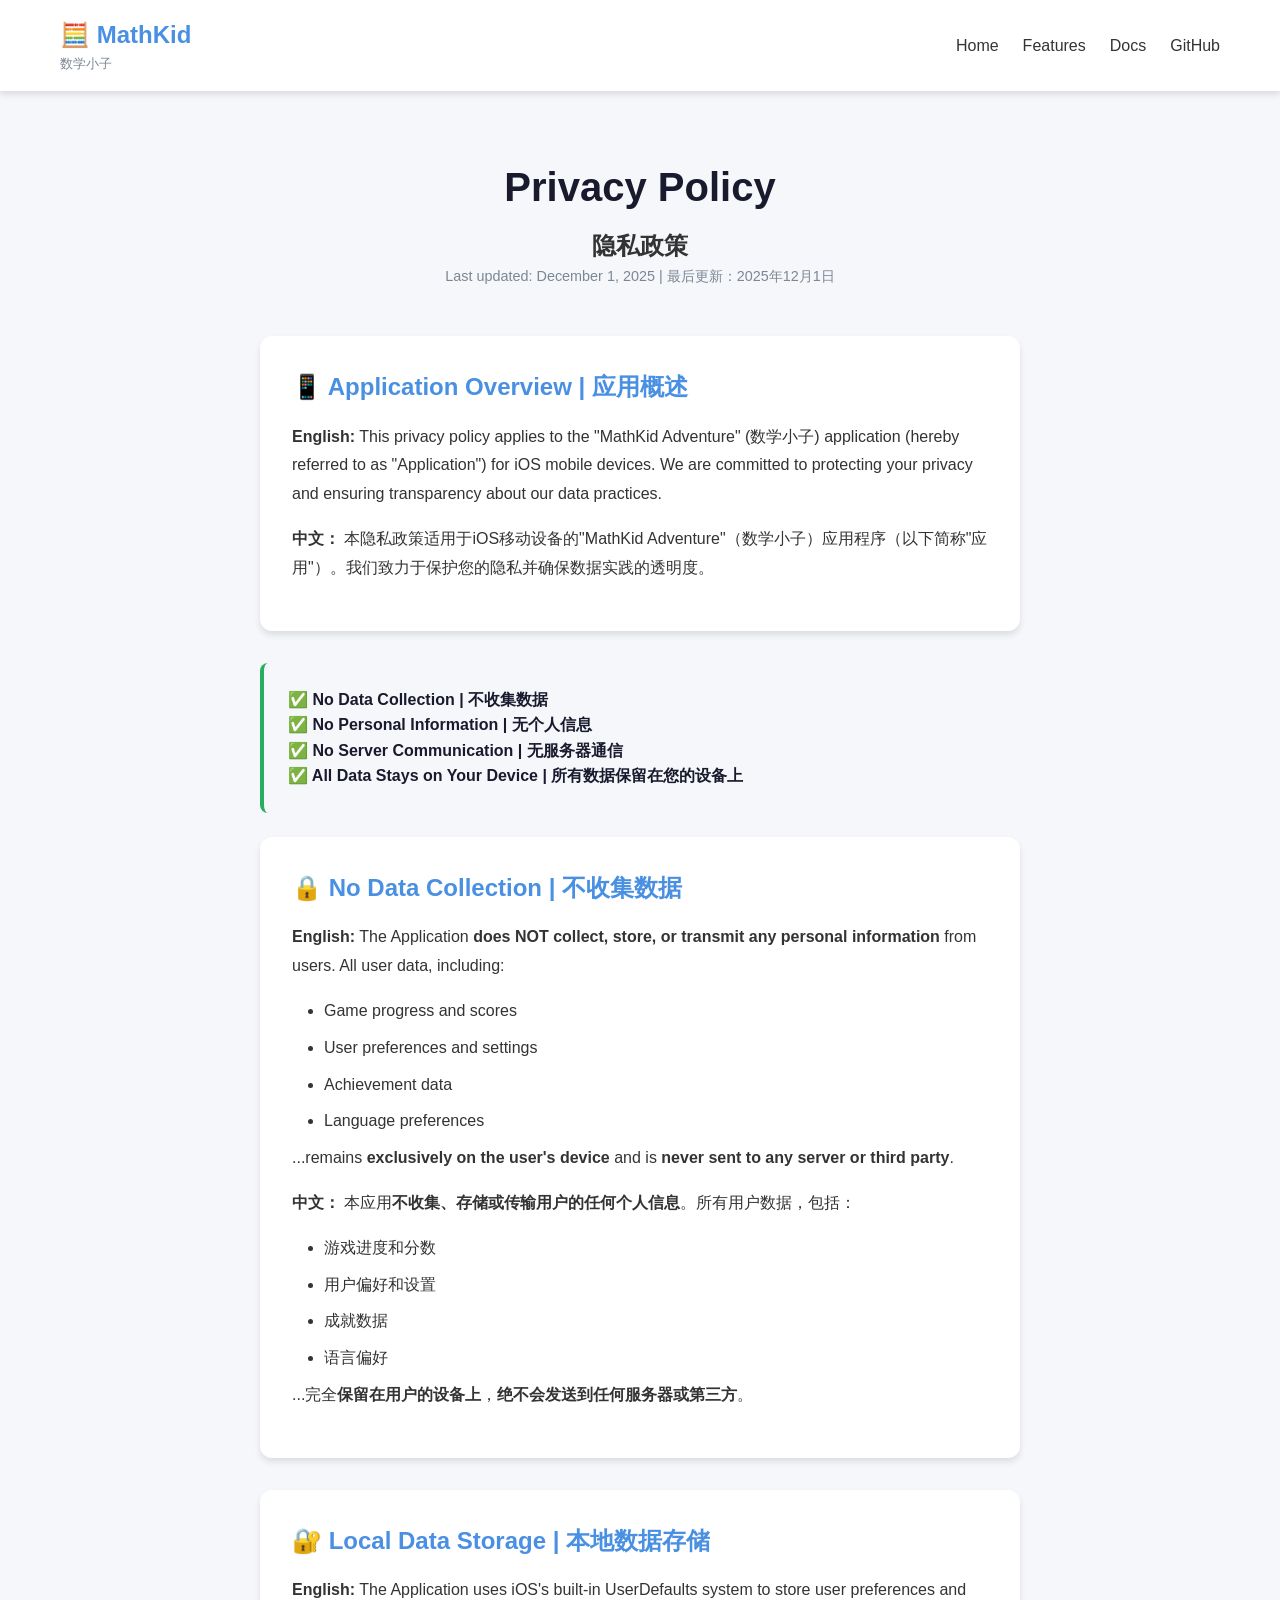
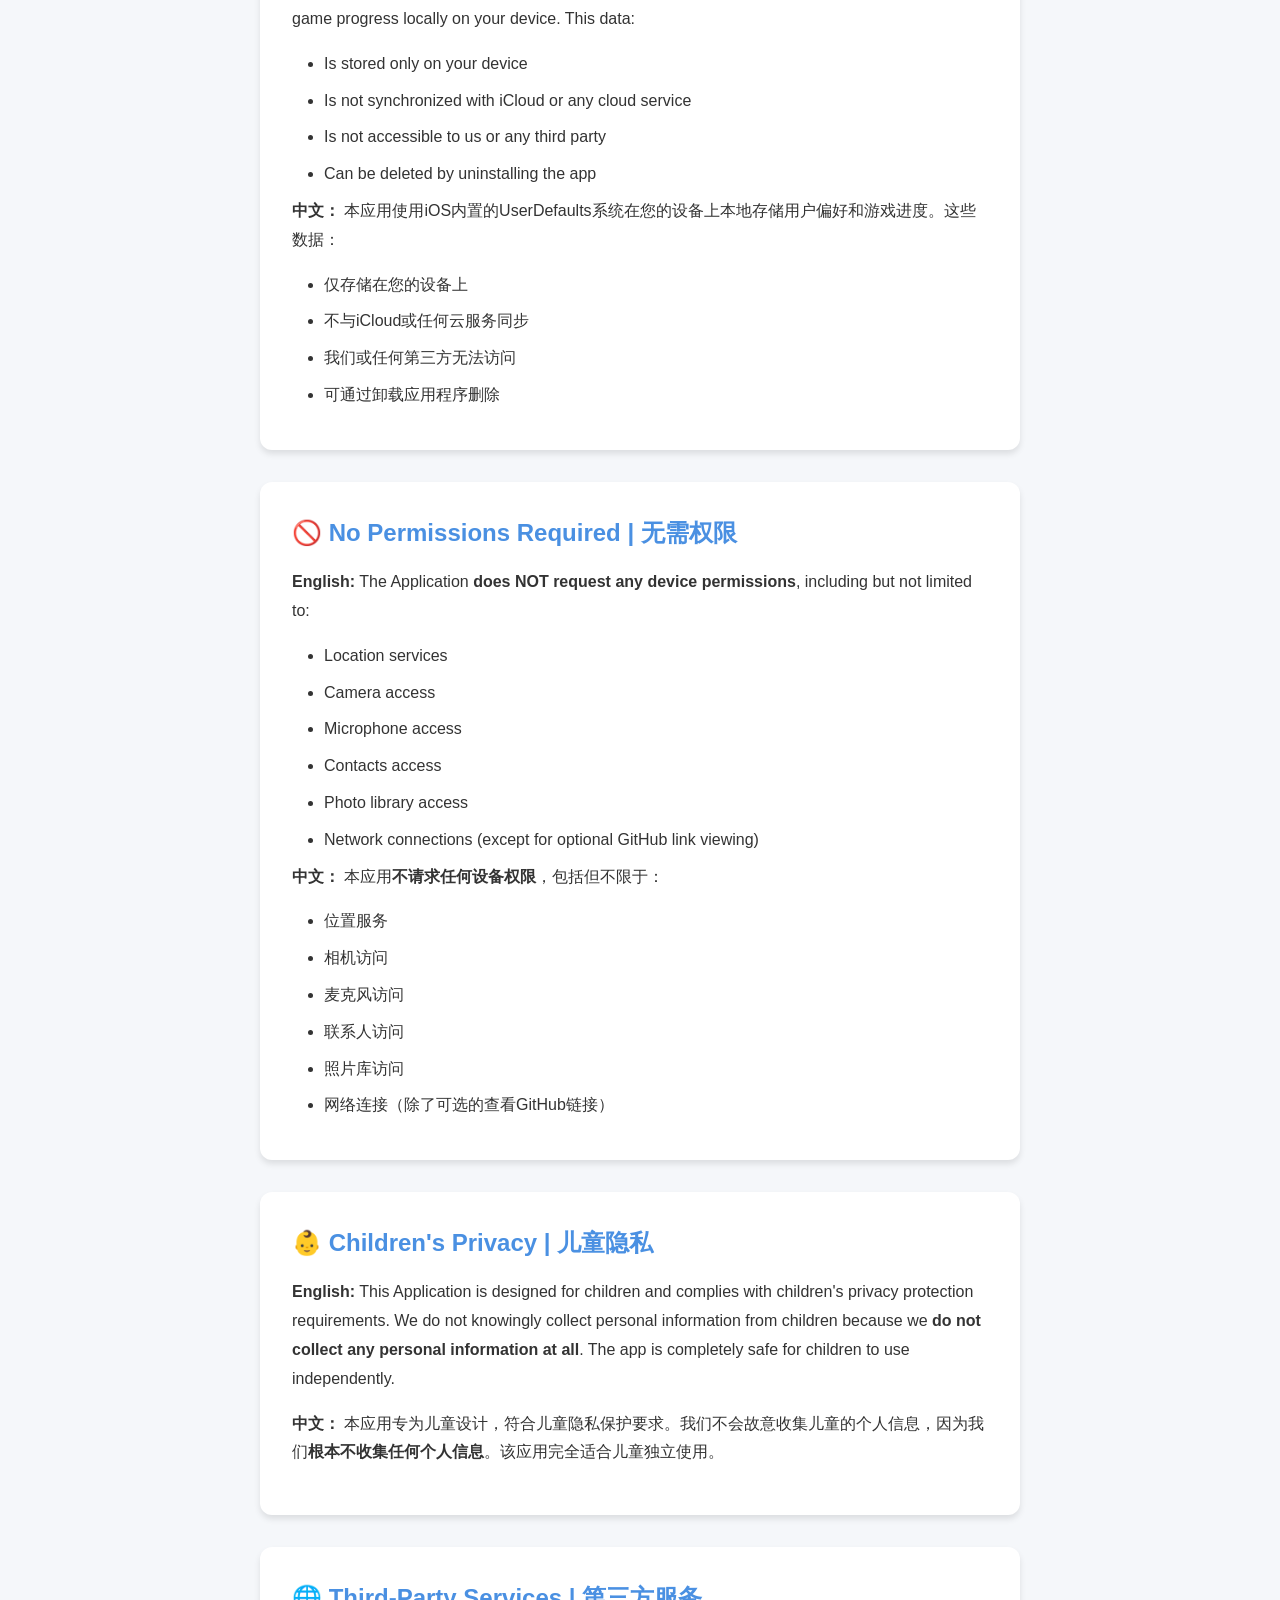
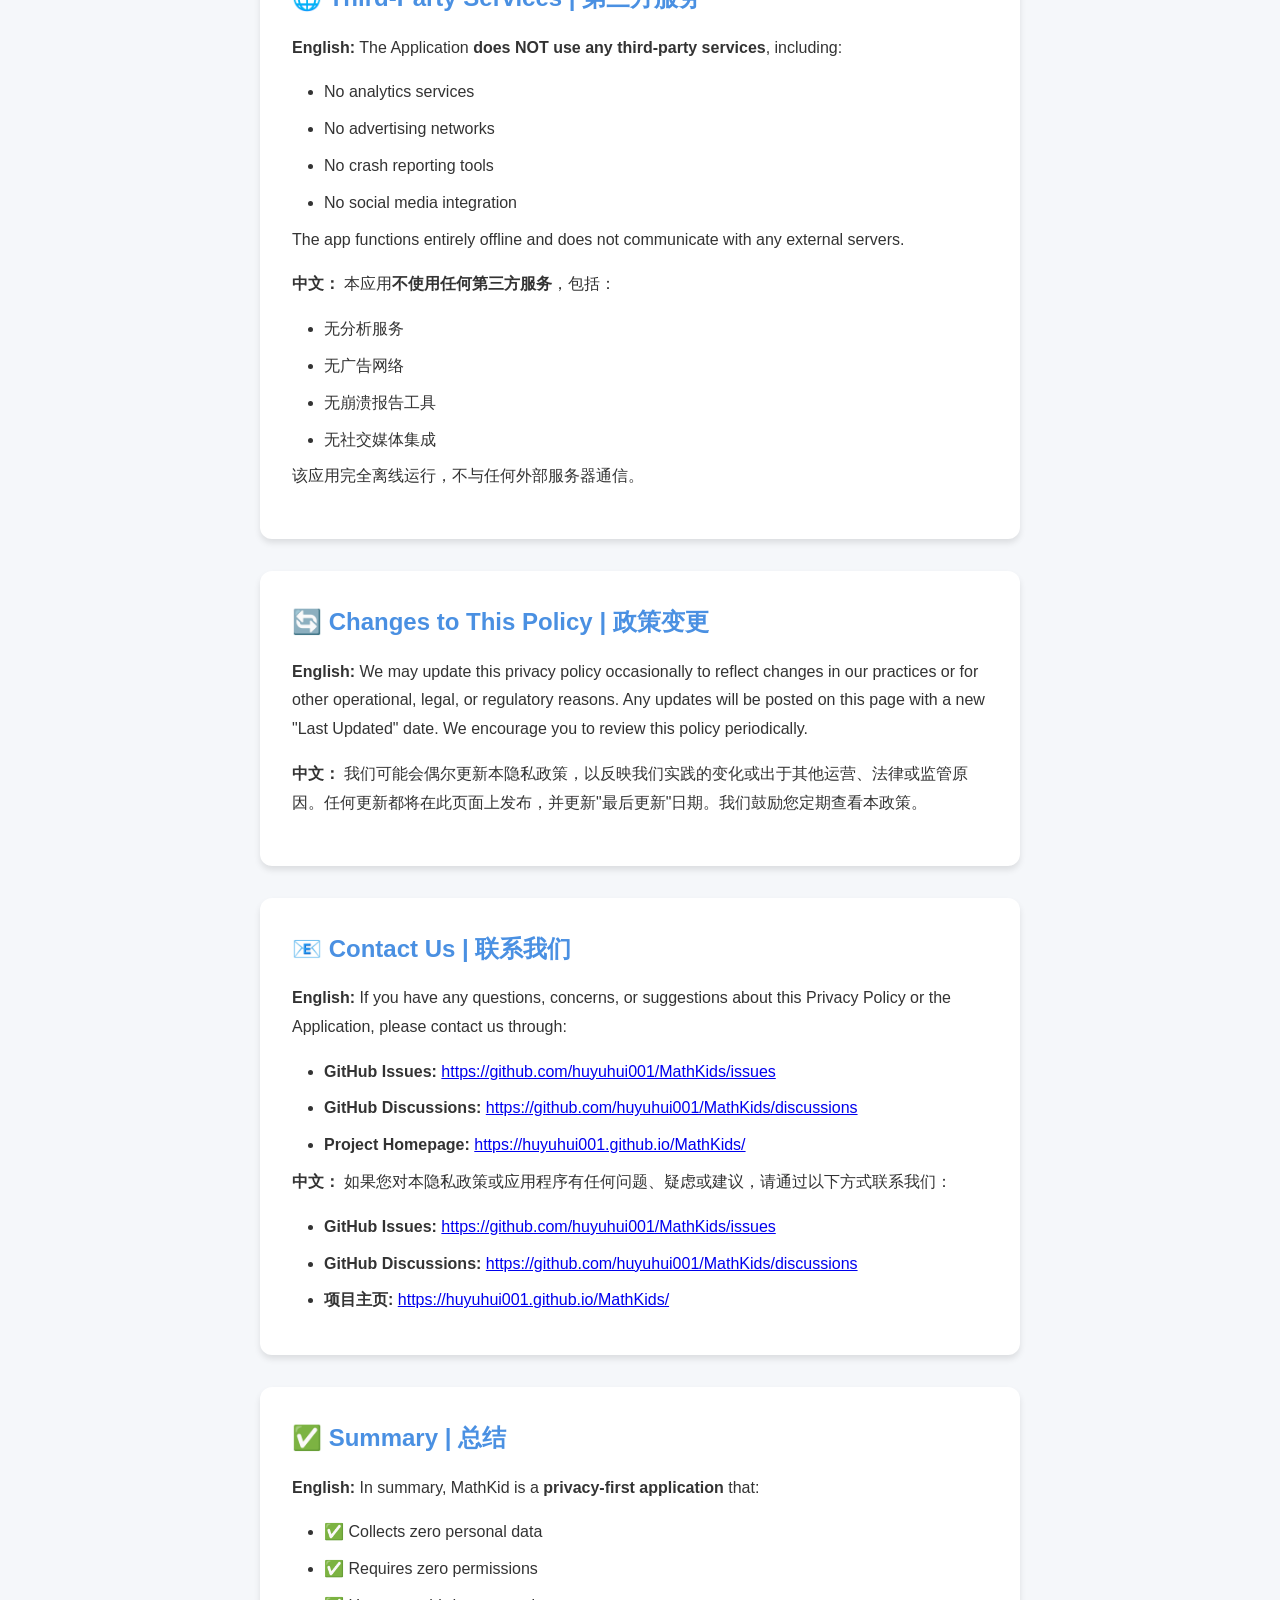
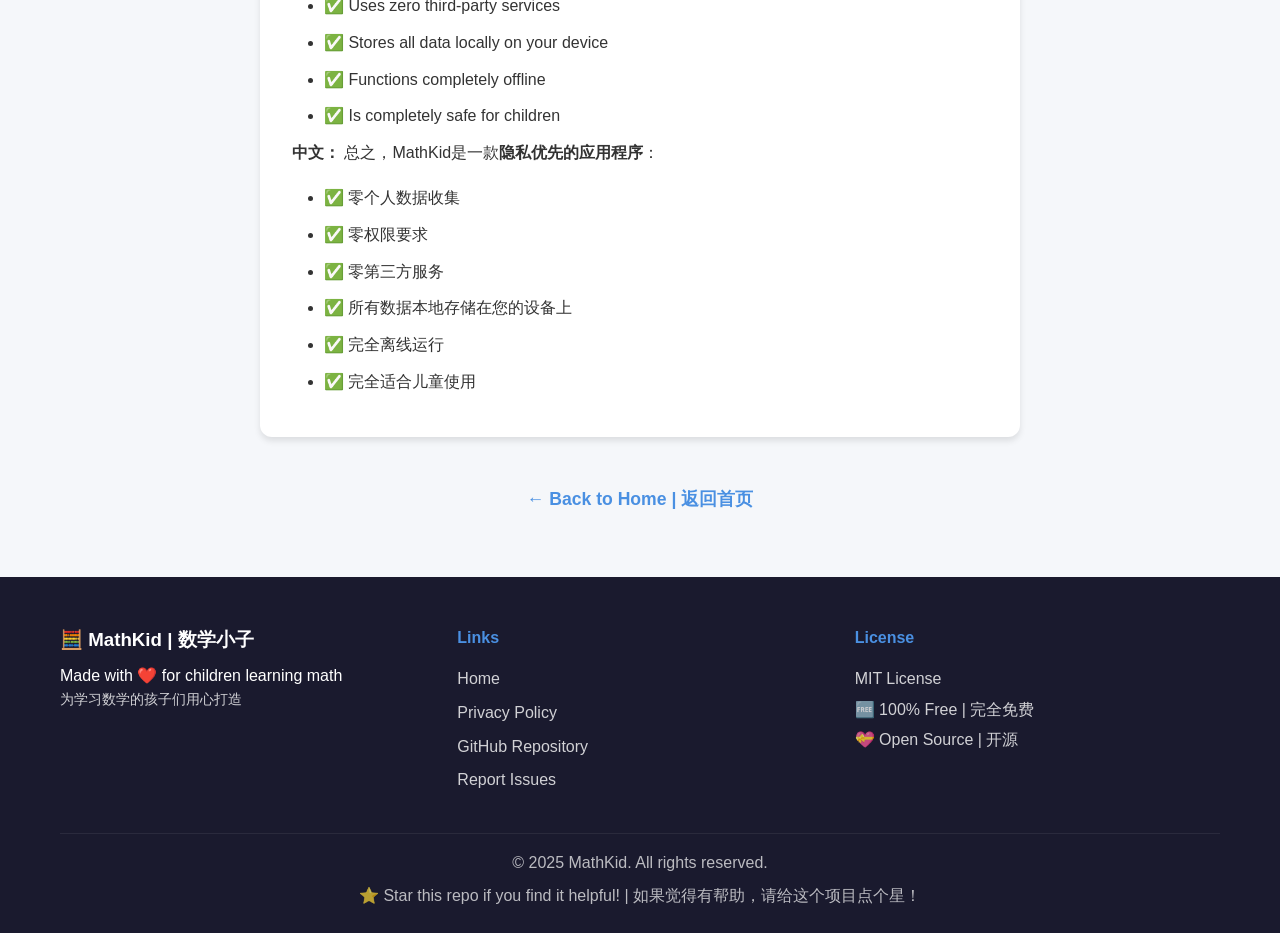
==== privacy.html @ 344eeba7 "Add GitHub Pages files for MathKid support site" ====
<!DOCTYPE html>
<html lang="en">
<head>
    <meta charset="UTF-8">
    <meta name="viewport" content="width=device-width, initial-scale=1.0">
    <meta name="description" content="Privacy Policy for MathKid - We respect your privacy and don't collect any data">
    <title>Privacy Policy - MathKid | 数学小子</title>
    <link rel="stylesheet" href="styles.css">
    <style>
        .privacy-content {
            max-width: 800px;
            margin: 0 auto;
            padding: 4rem 20px;
        }
        
        .privacy-header {
            text-align: center;
            margin-bottom: 3rem;
        }
        
        .privacy-header h1 {
            font-size: 2.5rem;
            color: var(--dark-color);
            margin-bottom: 0.5rem;
        }
        
        .privacy-header .last-updated {
            color: var(--secondary-color);
            font-size: 0.9rem;
        }
        
        .privacy-section {
            background: white;
            padding: 2rem;
            margin-bottom: 2rem;
            border-radius: 12px;
            box-shadow: var(--shadow);
        }
        
        .privacy-section h2 {
            color: var(--primary-color);
            margin-bottom: 1rem;
            font-size: 1.5rem;
        }
        
        .privacy-section p {
            line-height: 1.8;
            color: var(--text-color);
            margin-bottom: 1rem;
        }
        
        .privacy-section ul {
            margin-left: 2rem;
            line-height: 1.8;
        }
        
        .privacy-section ul li {
            margin-bottom: 0.5rem;
        }
        
        .highlight-box {
            background: var(--light-color);
            padding: 1.5rem;
            border-radius: 8px;
            border-left: 4px solid var(--success-color);
            margin: 1.5rem 0;
        }
        
        .highlight-box p {
            margin: 0;
            font-weight: 600;
            color: var(--dark-color);
        }
        
        .back-link {
            text-align: center;
            margin-top: 3rem;
        }
        
        .back-link a {
            color: var(--primary-color);
            text-decoration: none;
            font-weight: 600;
            font-size: 1.1rem;
        }
        
        .back-link a:hover {
            text-decoration: underline;
        }
    </style>
</head>
<body>
    <!-- Header -->
    <header class="header">
        <div class="container">
            <div class="header-content">
                <div class="logo">
                    <h1>🧮 MathKid</h1>
                    <p class="subtitle">数学小子</p>
                </div>
                <nav class="nav">
                    <a href="index.html">Home</a>
                    <a href="index.html#features">Features</a>
                    <a href="index.html#documentation">Docs</a>
                    <a href="https://github.com/huyuhui001/MathKids" target="_blank">GitHub</a>
                </nav>
            </div>
        </div>
    </header>

    <!-- Privacy Policy Content -->
    <div class="privacy-content">
        <div class="privacy-header">
            <h1>Privacy Policy</h1>
            <h2>隐私政策</h2>
            <p class="last-updated">Last updated: December 1, 2025 | 最后更新：2025年12月1日</p>
        </div>

        <div class="privacy-section">
            <h2>📱 Application Overview | 应用概述</h2>
            <p><strong>English:</strong> This privacy policy applies to the "MathKid Adventure" (数学小子) application (hereby referred to as "Application") for iOS mobile devices. We are committed to protecting your privacy and ensuring transparency about our data practices.</p>
            <p><strong>中文：</strong> 本隐私政策适用于iOS移动设备的"MathKid Adventure"（数学小子）应用程序（以下简称"应用"）。我们致力于保护您的隐私并确保数据实践的透明度。</p>
        </div>

        <div class="highlight-box">
            <p>✅ No Data Collection | 不收集数据</p>
            <p>✅ No Personal Information | 无个人信息</p>
            <p>✅ No Server Communication | 无服务器通信</p>
            <p>✅ All Data Stays on Your Device | 所有数据保留在您的设备上</p>
        </div>

        <div class="privacy-section">
            <h2>🔒 No Data Collection | 不收集数据</h2>
            <p><strong>English:</strong> The Application <strong>does NOT collect, store, or transmit any personal information</strong> from users. All user data, including:</p>
            <ul>
                <li>Game progress and scores</li>
                <li>User preferences and settings</li>
                <li>Achievement data</li>
                <li>Language preferences</li>
            </ul>
            <p>...remains <strong>exclusively on the user's device</strong> and is <strong>never sent to any server or third party</strong>.</p>
            
            <p><strong>中文：</strong> 本应用<strong>不收集、存储或传输用户的任何个人信息</strong>。所有用户数据，包括：</p>
            <ul>
                <li>游戏进度和分数</li>
                <li>用户偏好和设置</li>
                <li>成就数据</li>
                <li>语言偏好</li>
            </ul>
            <p>...完全<strong>保留在用户的设备上</strong>，<strong>绝不会发送到任何服务器或第三方</strong>。</p>
        </div>

        <div class="privacy-section">
            <h2>🔐 Local Data Storage | 本地数据存储</h2>
            <p><strong>English:</strong> The Application uses iOS's built-in UserDefaults system to store user preferences and game progress locally on your device. This data:</p>
            <ul>
                <li>Is stored only on your device</li>
                <li>Is not synchronized with iCloud or any cloud service</li>
                <li>Is not accessible to us or any third party</li>
                <li>Can be deleted by uninstalling the app</li>
            </ul>
            
            <p><strong>中文：</strong> 本应用使用iOS内置的UserDefaults系统在您的设备上本地存储用户偏好和游戏进度。这些数据：</p>
            <ul>
                <li>仅存储在您的设备上</li>
                <li>不与iCloud或任何云服务同步</li>
                <li>我们或任何第三方无法访问</li>
                <li>可通过卸载应用程序删除</li>
            </ul>
        </div>

        <div class="privacy-section">
            <h2>🚫 No Permissions Required | 无需权限</h2>
            <p><strong>English:</strong> The Application <strong>does NOT request any device permissions</strong>, including but not limited to:</p>
            <ul>
                <li>Location services</li>
                <li>Camera access</li>
                <li>Microphone access</li>
                <li>Contacts access</li>
                <li>Photo library access</li>
                <li>Network connections (except for optional GitHub link viewing)</li>
            </ul>
            
            <p><strong>中文：</strong> 本应用<strong>不请求任何设备权限</strong>，包括但不限于：</p>
            <ul>
                <li>位置服务</li>
                <li>相机访问</li>
                <li>麦克风访问</li>
                <li>联系人访问</li>
                <li>照片库访问</li>
                <li>网络连接（除了可选的查看GitHub链接）</li>
            </ul>
        </div>

        <div class="privacy-section">
            <h2>👶 Children's Privacy | 儿童隐私</h2>
            <p><strong>English:</strong> This Application is designed for children and complies with children's privacy protection requirements. We do not knowingly collect personal information from children because we <strong>do not collect any personal information at all</strong>. The app is completely safe for children to use independently.</p>
            
            <p><strong>中文：</strong> 本应用专为儿童设计，符合儿童隐私保护要求。我们不会故意收集儿童的个人信息，因为我们<strong>根本不收集任何个人信息</strong>。该应用完全适合儿童独立使用。</p>
        </div>

        <div class="privacy-section">
            <h2>🌐 Third-Party Services | 第三方服务</h2>
            <p><strong>English:</strong> The Application <strong>does NOT use any third-party services</strong>, including:</p>
            <ul>
                <li>No analytics services</li>
                <li>No advertising networks</li>
                <li>No crash reporting tools</li>
                <li>No social media integration</li>
            </ul>
            <p>The app functions entirely offline and does not communicate with any external servers.</p>
            
            <p><strong>中文：</strong> 本应用<strong>不使用任何第三方服务</strong>，包括：</p>
            <ul>
                <li>无分析服务</li>
                <li>无广告网络</li>
                <li>无崩溃报告工具</li>
                <li>无社交媒体集成</li>
            </ul>
            <p>该应用完全离线运行，不与任何外部服务器通信。</p>
        </div>

        <div class="privacy-section">
            <h2>🔄 Changes to This Policy | 政策变更</h2>
            <p><strong>English:</strong> We may update this privacy policy occasionally to reflect changes in our practices or for other operational, legal, or regulatory reasons. Any updates will be posted on this page with a new "Last Updated" date. We encourage you to review this policy periodically.</p>
            
            <p><strong>中文：</strong> 我们可能会偶尔更新本隐私政策，以反映我们实践的变化或出于其他运营、法律或监管原因。任何更新都将在此页面上发布，并更新"最后更新"日期。我们鼓励您定期查看本政策。</p>
        </div>

        <div class="privacy-section">
            <h2>📧 Contact Us | 联系我们</h2>
            <p><strong>English:</strong> If you have any questions, concerns, or suggestions about this Privacy Policy or the Application, please contact us through:</p>
            <ul>
                <li><strong>GitHub Issues:</strong> <a href="https://github.com/huyuhui001/MathKids/issues" target="_blank">https://github.com/huyuhui001/MathKids/issues</a></li>
                <li><strong>GitHub Discussions:</strong> <a href="https://github.com/huyuhui001/MathKids/discussions" target="_blank">https://github.com/huyuhui001/MathKids/discussions</a></li>
                <li><strong>Project Homepage:</strong> <a href="https://huyuhui001.github.io/MathKids/" target="_blank">https://huyuhui001.github.io/MathKids/</a></li>
            </ul>
            
            <p><strong>中文：</strong> 如果您对本隐私政策或应用程序有任何问题、疑虑或建议，请通过以下方式联系我们：</p>
            <ul>
                <li><strong>GitHub Issues:</strong> <a href="https://github.com/huyuhui001/MathKids/issues" target="_blank">https://github.com/huyuhui001/MathKids/issues</a></li>
                <li><strong>GitHub Discussions:</strong> <a href="https://github.com/huyuhui001/MathKids/discussions" target="_blank">https://github.com/huyuhui001/MathKids/discussions</a></li>
                <li><strong>项目主页:</strong> <a href="https://huyuhui001.github.io/MathKids/" target="_blank">https://huyuhui001.github.io/MathKids/</a></li>
            </ul>
        </div>

        <div class="privacy-section">
            <h2>✅ Summary | 总结</h2>
            <p><strong>English:</strong> In summary, MathKid is a <strong>privacy-first application</strong> that:</p>
            <ul>
                <li>✅ Collects zero personal data</li>
                <li>✅ Requires zero permissions</li>
                <li>✅ Uses zero third-party services</li>
                <li>✅ Stores all data locally on your device</li>
                <li>✅ Functions completely offline</li>
                <li>✅ Is completely safe for children</li>
            </ul>
            
            <p><strong>中文：</strong> 总之，MathKid是一款<strong>隐私优先的应用程序</strong>：</p>
            <ul>
                <li>✅ 零个人数据收集</li>
                <li>✅ 零权限要求</li>
                <li>✅ 零第三方服务</li>
                <li>✅ 所有数据本地存储在您的设备上</li>
                <li>✅ 完全离线运行</li>
                <li>✅ 完全适合儿童使用</li>
            </ul>
        </div>

        <div class="back-link">
            <a href="index.html">← Back to Home | 返回首页</a>
        </div>
    </div>

    <!-- Footer -->
    <footer class="footer">
        <div class="container">
            <div class="footer-content">
                <div class="footer-info">
                    <h3>🧮 MathKid | 数学小子</h3>
                    <p>Made with ❤️ for children learning math</p>
                    <p class="chinese">为学习数学的孩子们用心打造</p>
                </div>
                <div class="footer-links">
                    <h4>Links</h4>
                    <ul>
                        <li><a href="index.html">Home</a></li>
                        <li><a href="privacy.html">Privacy Policy</a></li>
                        <li><a href="https://github.com/huyuhui001/MathKids" target="_blank">GitHub Repository</a></li>
                        <li><a href="https://github.com/huyuhui001/MathKids/issues" target="_blank">Report Issues</a></li>
                    </ul>
                </div>
                <div class="footer-license">
                    <h4>License</h4>
                    <p>MIT License</p>
                    <p>🆓 100% Free | 完全免费</p>
                    <p>💝 Open Source | 开源</p>
                </div>
            </div>
            <div class="footer-bottom">
                <p>© 2025 MathKid. All rights reserved.</p>
                <p>⭐ Star this repo if you find it helpful! | 如果觉得有帮助，请给这个项目点个星！</p>
            </div>
        </div>
    </footer>
</body>
</html>
---- styles.css ----
/* CSS Variables */
:root {
    --primary-color: #4A90E2;
    --secondary-color: #7B8794;
    --dark-color: #1A1A2E;
    --text-color: #333333;
    --light-color: #F5F7FA;
    --success-color: #27AE60;
    --shadow: 0 4px 6px rgba(0, 0, 0, 0.1);
    --border-radius: 12px;
}

/* Reset and Base Styles */
* {
    margin: 0;
    padding: 0;
    box-sizing: border-box;
}

body {
    font-family: -apple-system, BlinkMacSystemFont, 'Segoe UI', Roboto, Oxygen, Ubuntu, Cantarell, sans-serif;
    line-height: 1.6;
    color: var(--text-color);
    background-color: var(--light-color);
}

.container {
    max-width: 1200px;
    margin: 0 auto;
    padding: 0 20px;
}

/* Header Styles */
.header {
    background: white;
    box-shadow: var(--shadow);
    position: sticky;
    top: 0;
    z-index: 100;
}

.header-content {
    display: flex;
    justify-content: space-between;
    align-items: center;
    padding: 1rem 0;
}

.logo h1 {
    font-size: 1.5rem;
    color: var(--primary-color);
}

.logo .subtitle {
    font-size: 0.8rem;
    color: var(--secondary-color);
}

.nav {
    display: flex;
    gap: 1.5rem;
}

.nav a {
    color: var(--text-color);
    text-decoration: none;
    font-weight: 500;
    transition: color 0.3s ease;
}

.nav a:hover {
    color: var(--primary-color);
}

/* Hero Section */
.hero {
    padding: 4rem 0;
    background: linear-gradient(135deg, var(--primary-color) 0%, #667eea 100%);
    color: white;
}

.hero .container {
    display: flex;
    align-items: center;
    justify-content: space-between;
    gap: 2rem;
}

.hero-content {
    flex: 1;
}

.hero-title {
    font-size: 3rem;
    margin-bottom: 0.5rem;
}

.hero-subtitle {
    font-size: 1.5rem;
    opacity: 0.9;
    margin-bottom: 1rem;
    font-weight: normal;
}

.hero-description {
    font-size: 1.1rem;
    margin-bottom: 2rem;
    opacity: 0.9;
    line-height: 1.8;
}

.hero-buttons {
    display: flex;
    gap: 1rem;
}

.btn {
    display: inline-block;
    padding: 0.8rem 1.5rem;
    border-radius: 8px;
    text-decoration: none;
    font-weight: 600;
    transition: transform 0.3s ease, box-shadow 0.3s ease;
}

.btn:hover {
    transform: translateY(-2px);
    box-shadow: 0 8px 15px rgba(0, 0, 0, 0.2);
}

.btn-primary {
    background: white;
    color: var(--primary-color);
}

.btn-secondary {
    background: rgba(255, 255, 255, 0.2);
    color: white;
    border: 2px solid white;
}

.hero-image {
    flex: 0 0 200px;
}

.app-icon {
    font-size: 8rem;
    text-align: center;
}

/* Features Section */
.features {
    padding: 4rem 0;
}

.section-title {
    text-align: center;
    font-size: 2rem;
    color: var(--dark-color);
    margin-bottom: 3rem;
}

.features-grid {
    display: grid;
    grid-template-columns: repeat(auto-fit, minmax(300px, 1fr));
    gap: 2rem;
}

.feature-card {
    background: white;
    padding: 2rem;
    border-radius: var(--border-radius);
    box-shadow: var(--shadow);
    text-align: center;
    transition: transform 0.3s ease;
}

.feature-card:hover {
    transform: translateY(-5px);
}

.feature-icon {
    font-size: 3rem;
    margin-bottom: 1rem;
}

.feature-card h3 {
    color: var(--primary-color);
    margin-bottom: 0.5rem;
}

.feature-card p {
    color: var(--text-color);
    line-height: 1.6;
}

.feature-card .chinese {
    color: var(--secondary-color);
    font-size: 0.9rem;
    margin-top: 0.5rem;
}

/* Documentation Section */
.documentation {
    padding: 4rem 0;
    background: white;
}

.docs-grid {
    display: grid;
    grid-template-columns: repeat(auto-fit, minmax(300px, 1fr));
    gap: 2rem;
}

.doc-card {
    background: var(--light-color);
    padding: 2rem;
    border-radius: var(--border-radius);
}

.doc-card h3 {
    color: var(--primary-color);
    margin-bottom: 0.5rem;
}

.doc-card ul {
    margin-top: 1rem;
    margin-left: 1.5rem;
}

.doc-card ul li {
    margin-bottom: 0.5rem;
    line-height: 1.6;
}

.doc-card a {
    color: var(--primary-color);
    text-decoration: none;
}

.doc-card a:hover {
    text-decoration: underline;
}

/* Footer Styles */
.footer {
    background: var(--dark-color);
    color: white;
    padding: 3rem 0 1rem;
}

.footer-content {
    display: grid;
    grid-template-columns: repeat(auto-fit, minmax(200px, 1fr));
    gap: 2rem;
    margin-bottom: 2rem;
}

.footer-info h3 {
    margin-bottom: 0.5rem;
}

.footer-info .chinese {
    font-size: 0.9rem;
    opacity: 0.8;
}

.footer-links h4,
.footer-license h4 {
    color: var(--primary-color);
    margin-bottom: 1rem;
}

.footer-links ul {
    list-style: none;
}

.footer-links ul li {
    margin-bottom: 0.5rem;
}

.footer-links a {
    color: white;
    text-decoration: none;
    opacity: 0.8;
    transition: opacity 0.3s ease;
}

.footer-links a:hover {
    opacity: 1;
}

.footer-license p {
    margin-bottom: 0.3rem;
    opacity: 0.8;
}

.footer-bottom {
    border-top: 1px solid rgba(255, 255, 255, 0.1);
    padding-top: 1rem;
    text-align: center;
    opacity: 0.7;
}

.footer-bottom p {
    margin-bottom: 0.5rem;
}

/* Responsive Design */
@media (max-width: 768px) {
    .header-content {
        flex-direction: column;
        gap: 1rem;
    }
    
    .nav {
        flex-wrap: wrap;
        justify-content: center;
    }
    
    .hero .container {
        flex-direction: column;
        text-align: center;
    }
    
    .hero-title {
        font-size: 2rem;
    }
    
    .hero-buttons {
        justify-content: center;
        flex-wrap: wrap;
    }
    
    .features-grid,
    .docs-grid {
        grid-template-columns: 1fr;
    }
    
    .footer-content {
        grid-template-columns: 1fr;
        text-align: center;
    }
}
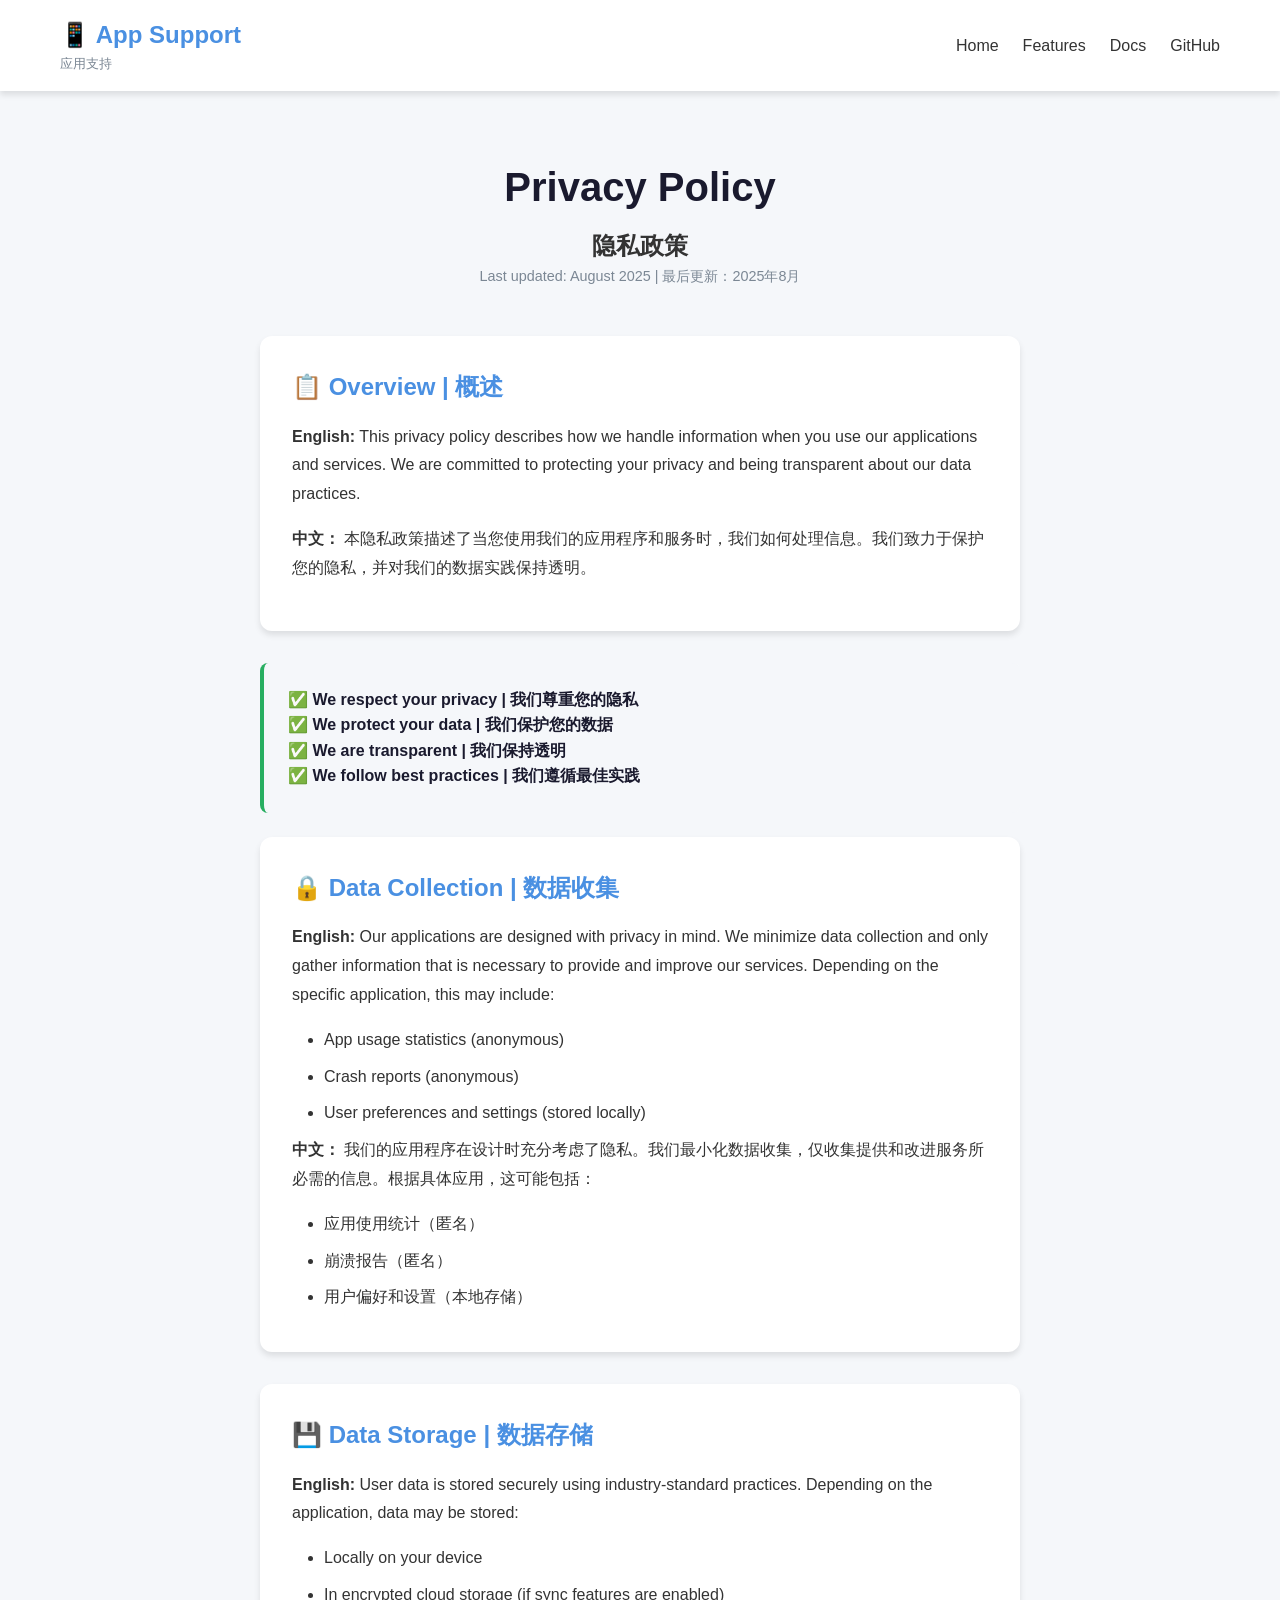
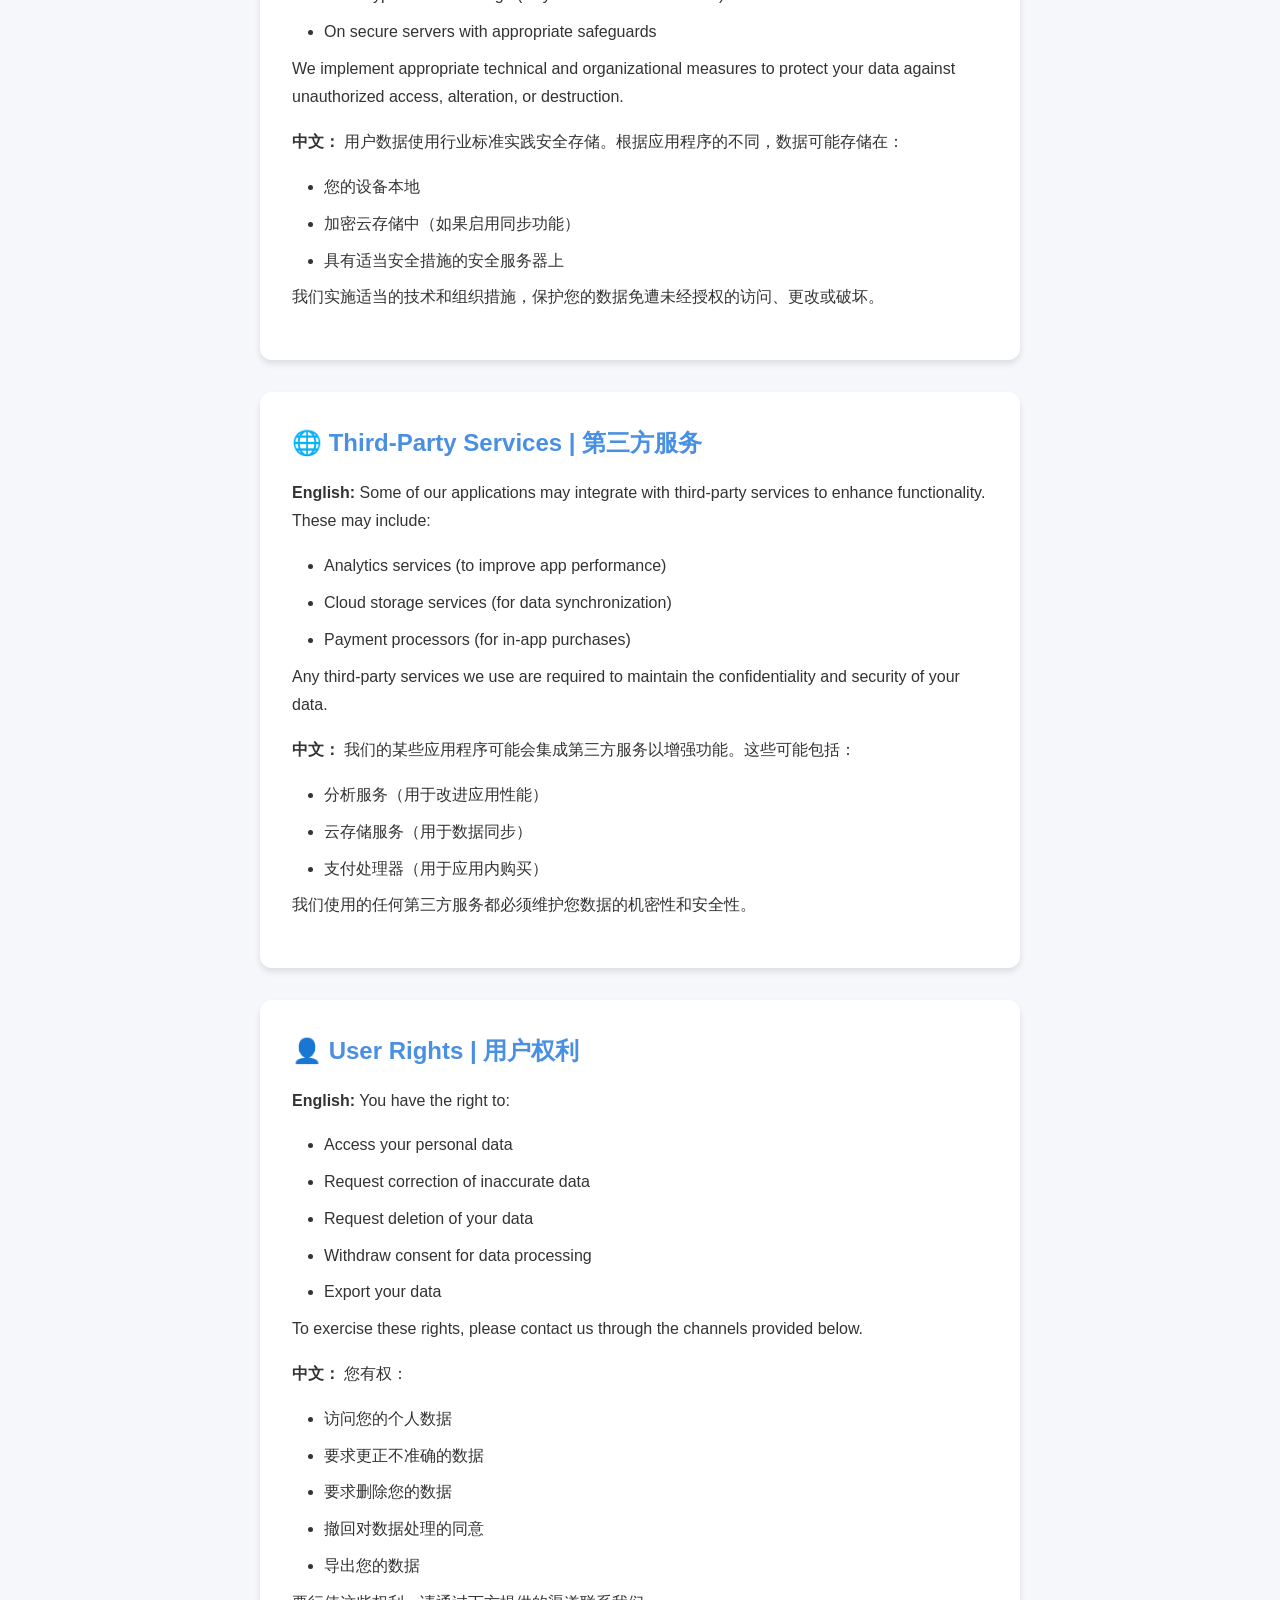
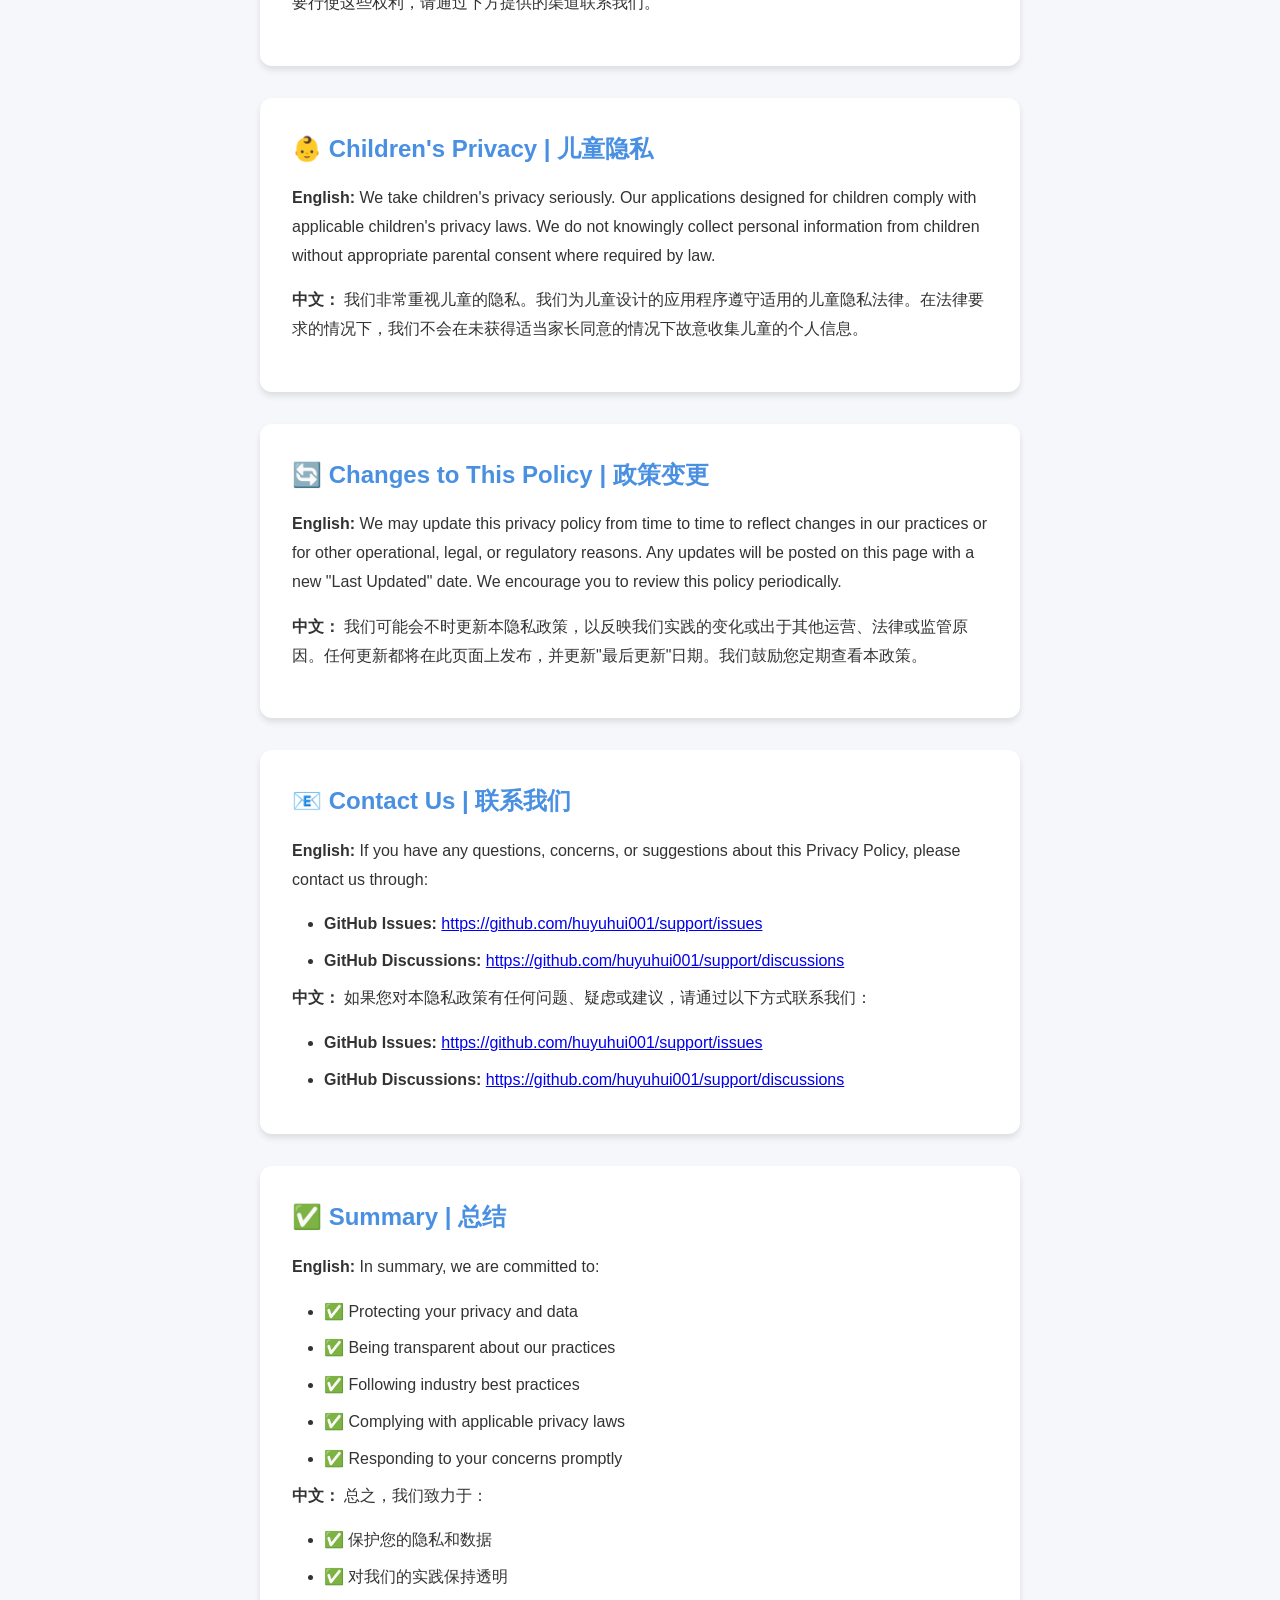
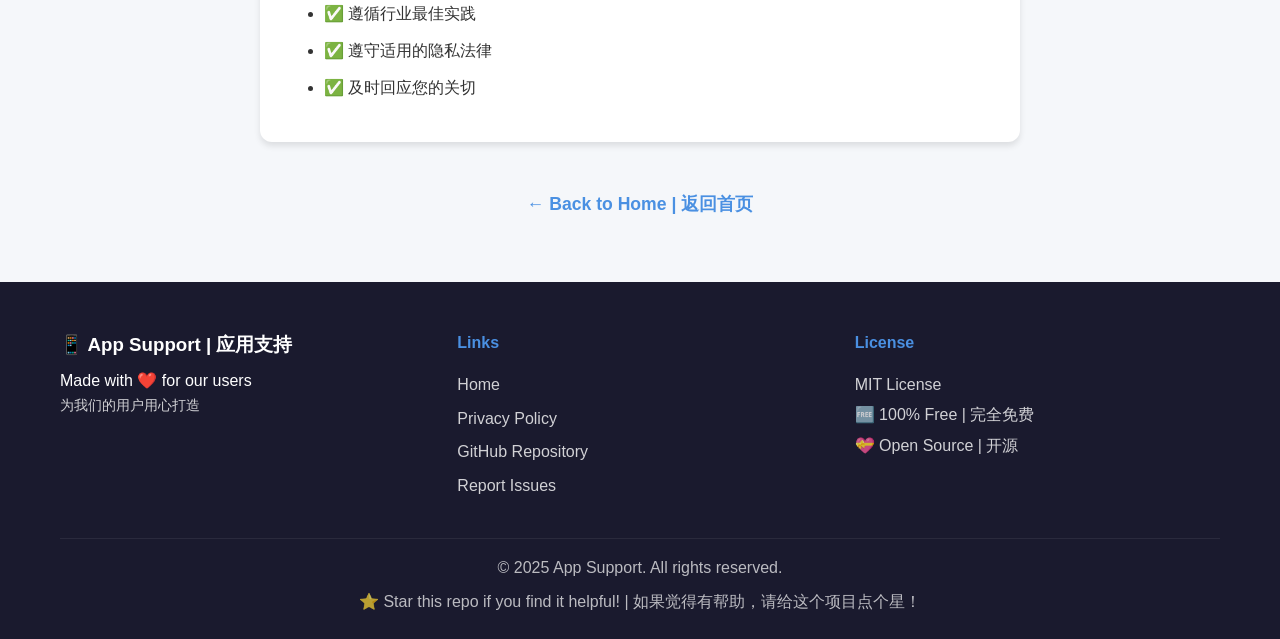
==== commit ef4aff16: "Update content to be more generic" ====
--- a/privacy.html
+++ b/privacy.html
@@ -3,8 +3,8 @@
 <head>
     <meta charset="UTF-8">
     <meta name="viewport" content="width=device-width, initial-scale=1.0">
-    <meta name="description" content="Privacy Policy for MathKid - We respect your privacy and don't collect any data">
-    <title>Privacy Policy - MathKid | 数学小子</title>
+    <meta name="description" content="Privacy Policy - We respect your privacy and protect your data">
+    <title>Privacy Policy | 隐私政策</title>
     <link rel="stylesheet" href="styles.css">
     <style>
         .privacy-content {
@@ -95,14 +95,14 @@
         <div class="container">
             <div class="header-content">
                 <div class="logo">
-                    <h1>🧮 MathKid</h1>
-                    <p class="subtitle">数学小子</p>
+                    <h1>📱 App Support</h1>
+                    <p class="subtitle">应用支持</p>
                 </div>
                 <nav class="nav">
                     <a href="index.html">Home</a>
                     <a href="index.html#features">Features</a>
                     <a href="index.html#documentation">Docs</a>
-                    <a href="https://github.com/huyuhui001/MathKids" target="_blank">GitHub</a>
+                    <a href="https://github.com/huyuhui001/support" target="_blank">GitHub</a>
                 </nav>
             </div>
         </div>
@@ -113,157 +113,147 @@
         <div class="privacy-header">
             <h1>Privacy Policy</h1>
             <h2>隐私政策</h2>
-            <p class="last-updated">Last updated: December 1, 2025 | 最后更新：2025年12月1日</p>
-        </div>
-
-        <div class="privacy-section">
-            <h2>📱 Application Overview | 应用概述</h2>
-            <p><strong>English:</strong> This privacy policy applies to the "MathKid Adventure" (数学小子) application (hereby referred to as "Application") for iOS mobile devices. We are committed to protecting your privacy and ensuring transparency about our data practices.</p>
-            <p><strong>中文：</strong> 本隐私政策适用于iOS移动设备的"MathKid Adventure"（数学小子）应用程序（以下简称"应用"）。我们致力于保护您的隐私并确保数据实践的透明度。</p>
+            <p class="last-updated">Last updated: August 2025 | 最后更新：2025年8月</p>
+        </div>
+
+        <div class="privacy-section">
+            <h2>📋 Overview | 概述</h2>
+            <p><strong>English:</strong> This privacy policy describes how we handle information when you use our applications and services. We are committed to protecting your privacy and being transparent about our data practices.</p>
+            <p><strong>中文：</strong> 本隐私政策描述了当您使用我们的应用程序和服务时，我们如何处理信息。我们致力于保护您的隐私，并对我们的数据实践保持透明。</p>
         </div>
 
         <div class="highlight-box">
-            <p>✅ No Data Collection | 不收集数据</p>
-            <p>✅ No Personal Information | 无个人信息</p>
-            <p>✅ No Server Communication | 无服务器通信</p>
-            <p>✅ All Data Stays on Your Device | 所有数据保留在您的设备上</p>
-        </div>
-
-        <div class="privacy-section">
-            <h2>🔒 No Data Collection | 不收集数据</h2>
-            <p><strong>English:</strong> The Application <strong>does NOT collect, store, or transmit any personal information</strong> from users. All user data, including:</p>
-            <ul>
-                <li>Game progress and scores</li>
-                <li>User preferences and settings</li>
-                <li>Achievement data</li>
-                <li>Language preferences</li>
-            </ul>
-            <p>...remains <strong>exclusively on the user's device</strong> and is <strong>never sent to any server or third party</strong>.</p>
-            
-            <p><strong>中文：</strong> 本应用<strong>不收集、存储或传输用户的任何个人信息</strong>。所有用户数据，包括：</p>
-            <ul>
-                <li>游戏进度和分数</li>
-                <li>用户偏好和设置</li>
-                <li>成就数据</li>
-                <li>语言偏好</li>
-            </ul>
-            <p>...完全<strong>保留在用户的设备上</strong>，<strong>绝不会发送到任何服务器或第三方</strong>。</p>
-        </div>
-
-        <div class="privacy-section">
-            <h2>🔐 Local Data Storage | 本地数据存储</h2>
-            <p><strong>English:</strong> The Application uses iOS's built-in UserDefaults system to store user preferences and game progress locally on your device. This data:</p>
-            <ul>
-                <li>Is stored only on your device</li>
-                <li>Is not synchronized with iCloud or any cloud service</li>
-                <li>Is not accessible to us or any third party</li>
-                <li>Can be deleted by uninstalling the app</li>
-            </ul>
-            
-            <p><strong>中文：</strong> 本应用使用iOS内置的UserDefaults系统在您的设备上本地存储用户偏好和游戏进度。这些数据：</p>
-            <ul>
-                <li>仅存储在您的设备上</li>
-                <li>不与iCloud或任何云服务同步</li>
-                <li>我们或任何第三方无法访问</li>
-                <li>可通过卸载应用程序删除</li>
-            </ul>
-        </div>
-
-        <div class="privacy-section">
-            <h2>🚫 No Permissions Required | 无需权限</h2>
-            <p><strong>English:</strong> The Application <strong>does NOT request any device permissions</strong>, including but not limited to:</p>
-            <ul>
-                <li>Location services</li>
-                <li>Camera access</li>
-                <li>Microphone access</li>
-                <li>Contacts access</li>
-                <li>Photo library access</li>
-                <li>Network connections (except for optional GitHub link viewing)</li>
-            </ul>
-            
-            <p><strong>中文：</strong> 本应用<strong>不请求任何设备权限</strong>，包括但不限于：</p>
-            <ul>
-                <li>位置服务</li>
-                <li>相机访问</li>
-                <li>麦克风访问</li>
-                <li>联系人访问</li>
-                <li>照片库访问</li>
-                <li>网络连接（除了可选的查看GitHub链接）</li>
-            </ul>
+            <p>✅ We respect your privacy | 我们尊重您的隐私</p>
+            <p>✅ We protect your data | 我们保护您的数据</p>
+            <p>✅ We are transparent | 我们保持透明</p>
+            <p>✅ We follow best practices | 我们遵循最佳实践</p>
+        </div>
+
+        <div class="privacy-section">
+            <h2>🔒 Data Collection | 数据收集</h2>
+            <p><strong>English:</strong> Our applications are designed with privacy in mind. We minimize data collection and only gather information that is necessary to provide and improve our services. Depending on the specific application, this may include:</p>
+            <ul>
+                <li>App usage statistics (anonymous)</li>
+                <li>Crash reports (anonymous)</li>
+                <li>User preferences and settings (stored locally)</li>
+            </ul>
+            
+            <p><strong>中文：</strong> 我们的应用程序在设计时充分考虑了隐私。我们最小化数据收集，仅收集提供和改进服务所必需的信息。根据具体应用，这可能包括：</p>
+            <ul>
+                <li>应用使用统计（匿名）</li>
+                <li>崩溃报告（匿名）</li>
+                <li>用户偏好和设置（本地存储）</li>
+            </ul>
+        </div>
+
+        <div class="privacy-section">
+            <h2>💾 Data Storage | 数据存储</h2>
+            <p><strong>English:</strong> User data is stored securely using industry-standard practices. Depending on the application, data may be stored:</p>
+            <ul>
+                <li>Locally on your device</li>
+                <li>In encrypted cloud storage (if sync features are enabled)</li>
+                <li>On secure servers with appropriate safeguards</li>
+            </ul>
+            <p>We implement appropriate technical and organizational measures to protect your data against unauthorized access, alteration, or destruction.</p>
+            
+            <p><strong>中文：</strong> 用户数据使用行业标准实践安全存储。根据应用程序的不同，数据可能存储在：</p>
+            <ul>
+                <li>您的设备本地</li>
+                <li>加密云存储中（如果启用同步功能）</li>
+                <li>具有适当安全措施的安全服务器上</li>
+            </ul>
+            <p>我们实施适当的技术和组织措施，保护您的数据免遭未经授权的访问、更改或破坏。</p>
+        </div>
+
+        <div class="privacy-section">
+            <h2>🌐 Third-Party Services | 第三方服务</h2>
+            <p><strong>English:</strong> Some of our applications may integrate with third-party services to enhance functionality. These may include:</p>
+            <ul>
+                <li>Analytics services (to improve app performance)</li>
+                <li>Cloud storage services (for data synchronization)</li>
+                <li>Payment processors (for in-app purchases)</li>
+            </ul>
+            <p>Any third-party services we use are required to maintain the confidentiality and security of your data.</p>
+            
+            <p><strong>中文：</strong> 我们的某些应用程序可能会集成第三方服务以增强功能。这些可能包括：</p>
+            <ul>
+                <li>分析服务（用于改进应用性能）</li>
+                <li>云存储服务（用于数据同步）</li>
+                <li>支付处理器（用于应用内购买）</li>
+            </ul>
+            <p>我们使用的任何第三方服务都必须维护您数据的机密性和安全性。</p>
+        </div>
+
+        <div class="privacy-section">
+            <h2>👤 User Rights | 用户权利</h2>
+            <p><strong>English:</strong> You have the right to:</p>
+            <ul>
+                <li>Access your personal data</li>
+                <li>Request correction of inaccurate data</li>
+                <li>Request deletion of your data</li>
+                <li>Withdraw consent for data processing</li>
+                <li>Export your data</li>
+            </ul>
+            <p>To exercise these rights, please contact us through the channels provided below.</p>
+            
+            <p><strong>中文：</strong> 您有权：</p>
+            <ul>
+                <li>访问您的个人数据</li>
+                <li>要求更正不准确的数据</li>
+                <li>要求删除您的数据</li>
+                <li>撤回对数据处理的同意</li>
+                <li>导出您的数据</li>
+            </ul>
+            <p>要行使这些权利，请通过下方提供的渠道联系我们。</p>
         </div>
 
         <div class="privacy-section">
             <h2>👶 Children's Privacy | 儿童隐私</h2>
-            <p><strong>English:</strong> This Application is designed for children and complies with children's privacy protection requirements. We do not knowingly collect personal information from children because we <strong>do not collect any personal information at all</strong>. The app is completely safe for children to use independently.</p>
-            
-            <p><strong>中文：</strong> 本应用专为儿童设计，符合儿童隐私保护要求。我们不会故意收集儿童的个人信息，因为我们<strong>根本不收集任何个人信息</strong>。该应用完全适合儿童独立使用。</p>
-        </div>
-
-        <div class="privacy-section">
-            <h2>🌐 Third-Party Services | 第三方服务</h2>
-            <p><strong>English:</strong> The Application <strong>does NOT use any third-party services</strong>, including:</p>
-            <ul>
-                <li>No analytics services</li>
-                <li>No advertising networks</li>
-                <li>No crash reporting tools</li>
-                <li>No social media integration</li>
-            </ul>
-            <p>The app functions entirely offline and does not communicate with any external servers.</p>
-            
-            <p><strong>中文：</strong> 本应用<strong>不使用任何第三方服务</strong>，包括：</p>
-            <ul>
-                <li>无分析服务</li>
-                <li>无广告网络</li>
-                <li>无崩溃报告工具</li>
-                <li>无社交媒体集成</li>
-            </ul>
-            <p>该应用完全离线运行，不与任何外部服务器通信。</p>
+            <p><strong>English:</strong> We take children's privacy seriously. Our applications designed for children comply with applicable children's privacy laws. We do not knowingly collect personal information from children without appropriate parental consent where required by law.</p>
+            
+            <p><strong>中文：</strong> 我们非常重视儿童的隐私。我们为儿童设计的应用程序遵守适用的儿童隐私法律。在法律要求的情况下，我们不会在未获得适当家长同意的情况下故意收集儿童的个人信息。</p>
         </div>
 
         <div class="privacy-section">
             <h2>🔄 Changes to This Policy | 政策变更</h2>
-            <p><strong>English:</strong> We may update this privacy policy occasionally to reflect changes in our practices or for other operational, legal, or regulatory reasons. Any updates will be posted on this page with a new "Last Updated" date. We encourage you to review this policy periodically.</p>
-            
-            <p><strong>中文：</strong> 我们可能会偶尔更新本隐私政策，以反映我们实践的变化或出于其他运营、法律或监管原因。任何更新都将在此页面上发布，并更新"最后更新"日期。我们鼓励您定期查看本政策。</p>
+            <p><strong>English:</strong> We may update this privacy policy from time to time to reflect changes in our practices or for other operational, legal, or regulatory reasons. Any updates will be posted on this page with a new "Last Updated" date. We encourage you to review this policy periodically.</p>
+            
+            <p><strong>中文：</strong> 我们可能会不时更新本隐私政策，以反映我们实践的变化或出于其他运营、法律或监管原因。任何更新都将在此页面上发布，并更新"最后更新"日期。我们鼓励您定期查看本政策。</p>
         </div>
 
         <div class="privacy-section">
             <h2>📧 Contact Us | 联系我们</h2>
-            <p><strong>English:</strong> If you have any questions, concerns, or suggestions about this Privacy Policy or the Application, please contact us through:</p>
-            <ul>
-                <li><strong>GitHub Issues:</strong> <a href="https://github.com/huyuhui001/MathKids/issues" target="_blank">https://github.com/huyuhui001/MathKids/issues</a></li>
-                <li><strong>GitHub Discussions:</strong> <a href="https://github.com/huyuhui001/MathKids/discussions" target="_blank">https://github.com/huyuhui001/MathKids/discussions</a></li>
-                <li><strong>Project Homepage:</strong> <a href="https://huyuhui001.github.io/MathKids/" target="_blank">https://huyuhui001.github.io/MathKids/</a></li>
-            </ul>
-            
-            <p><strong>中文：</strong> 如果您对本隐私政策或应用程序有任何问题、疑虑或建议，请通过以下方式联系我们：</p>
-            <ul>
-                <li><strong>GitHub Issues:</strong> <a href="https://github.com/huyuhui001/MathKids/issues" target="_blank">https://github.com/huyuhui001/MathKids/issues</a></li>
-                <li><strong>GitHub Discussions:</strong> <a href="https://github.com/huyuhui001/MathKids/discussions" target="_blank">https://github.com/huyuhui001/MathKids/discussions</a></li>
-                <li><strong>项目主页:</strong> <a href="https://huyuhui001.github.io/MathKids/" target="_blank">https://huyuhui001.github.io/MathKids/</a></li>
+            <p><strong>English:</strong> If you have any questions, concerns, or suggestions about this Privacy Policy, please contact us through:</p>
+            <ul>
+                <li><strong>GitHub Issues:</strong> <a href="https://github.com/huyuhui001/support/issues" target="_blank">https://github.com/huyuhui001/support/issues</a></li>
+                <li><strong>GitHub Discussions:</strong> <a href="https://github.com/huyuhui001/support/discussions" target="_blank">https://github.com/huyuhui001/support/discussions</a></li>
+            </ul>
+            
+            <p><strong>中文：</strong> 如果您对本隐私政策有任何问题、疑虑或建议，请通过以下方式联系我们：</p>
+            <ul>
+                <li><strong>GitHub Issues:</strong> <a href="https://github.com/huyuhui001/support/issues" target="_blank">https://github.com/huyuhui001/support/issues</a></li>
+                <li><strong>GitHub Discussions:</strong> <a href="https://github.com/huyuhui001/support/discussions" target="_blank">https://github.com/huyuhui001/support/discussions</a></li>
             </ul>
         </div>
 
         <div class="privacy-section">
             <h2>✅ Summary | 总结</h2>
-            <p><strong>English:</strong> In summary, MathKid is a <strong>privacy-first application</strong> that:</p>
-            <ul>
-                <li>✅ Collects zero personal data</li>
-                <li>✅ Requires zero permissions</li>
-                <li>✅ Uses zero third-party services</li>
-                <li>✅ Stores all data locally on your device</li>
-                <li>✅ Functions completely offline</li>
-                <li>✅ Is completely safe for children</li>
-            </ul>
-            
-            <p><strong>中文：</strong> 总之，MathKid是一款<strong>隐私优先的应用程序</strong>：</p>
-            <ul>
-                <li>✅ 零个人数据收集</li>
-                <li>✅ 零权限要求</li>
-                <li>✅ 零第三方服务</li>
-                <li>✅ 所有数据本地存储在您的设备上</li>
-                <li>✅ 完全离线运行</li>
-                <li>✅ 完全适合儿童使用</li>
+            <p><strong>English:</strong> In summary, we are committed to:</p>
+            <ul>
+                <li>✅ Protecting your privacy and data</li>
+                <li>✅ Being transparent about our practices</li>
+                <li>✅ Following industry best practices</li>
+                <li>✅ Complying with applicable privacy laws</li>
+                <li>✅ Responding to your concerns promptly</li>
+            </ul>
+            
+            <p><strong>中文：</strong> 总之，我们致力于：</p>
+            <ul>
+                <li>✅ 保护您的隐私和数据</li>
+                <li>✅ 对我们的实践保持透明</li>
+                <li>✅ 遵循行业最佳实践</li>
+                <li>✅ 遵守适用的隐私法律</li>
+                <li>✅ 及时回应您的关切</li>
             </ul>
         </div>
 
@@ -277,17 +267,17 @@
         <div class="container">
             <div class="footer-content">
                 <div class="footer-info">
-                    <h3>🧮 MathKid | 数学小子</h3>
-                    <p>Made with ❤️ for children learning math</p>
-                    <p class="chinese">为学习数学的孩子们用心打造</p>
+                    <h3>📱 App Support | 应用支持</h3>
+                    <p>Made with ❤️ for our users</p>
+                    <p class="chinese">为我们的用户用心打造</p>
                 </div>
                 <div class="footer-links">
                     <h4>Links</h4>
                     <ul>
                         <li><a href="index.html">Home</a></li>
                         <li><a href="privacy.html">Privacy Policy</a></li>
-                        <li><a href="https://github.com/huyuhui001/MathKids" target="_blank">GitHub Repository</a></li>
-                        <li><a href="https://github.com/huyuhui001/MathKids/issues" target="_blank">Report Issues</a></li>
+                        <li><a href="https://github.com/huyuhui001/support" target="_blank">GitHub Repository</a></li>
+                        <li><a href="https://github.com/huyuhui001/support/issues" target="_blank">Report Issues</a></li>
                     </ul>
                 </div>
                 <div class="footer-license">
@@ -298,10 +288,10 @@
                 </div>
             </div>
             <div class="footer-bottom">
-                <p>© 2025 MathKid. All rights reserved.</p>
+                <p>© 2025 App Support. All rights reserved.</p>
                 <p>⭐ Star this repo if you find it helpful! | 如果觉得有帮助，请给这个项目点个星！</p>
             </div>
         </div>
     </footer>
 </body>
-</html>
+</html>
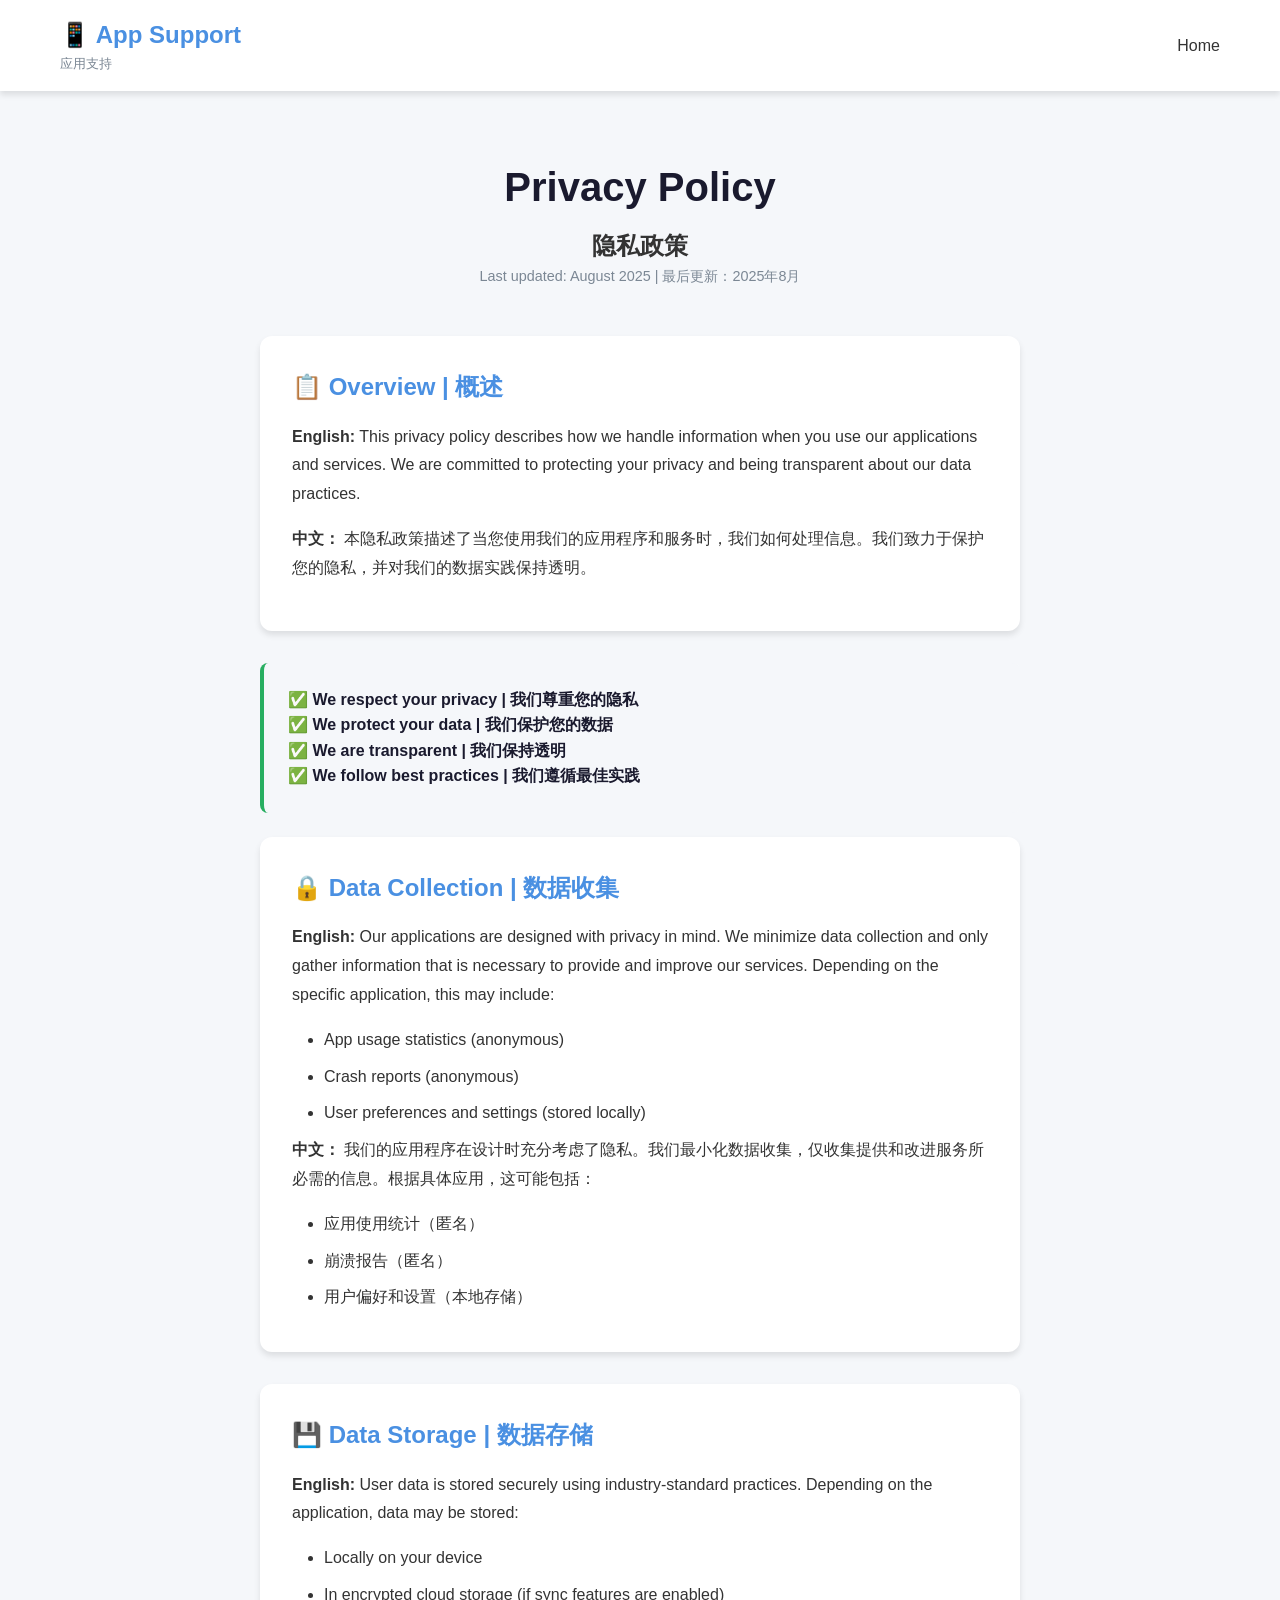
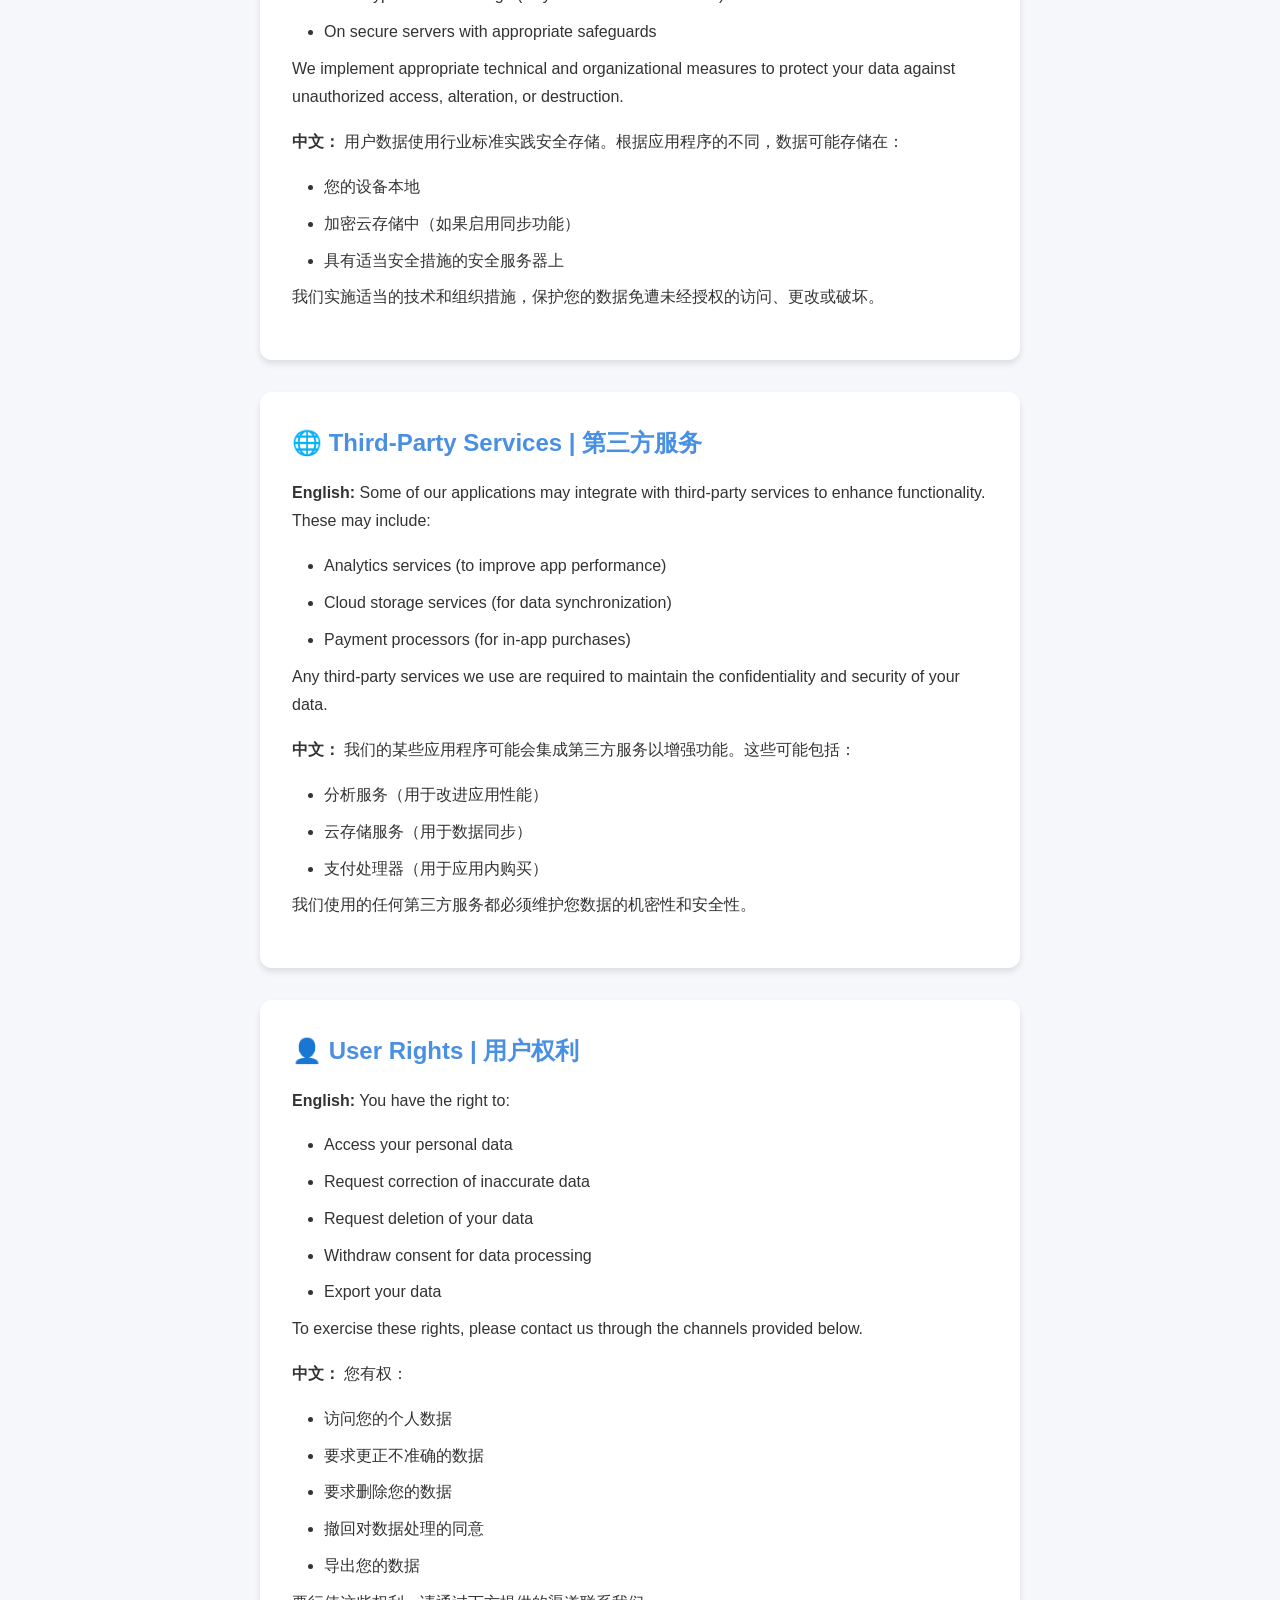
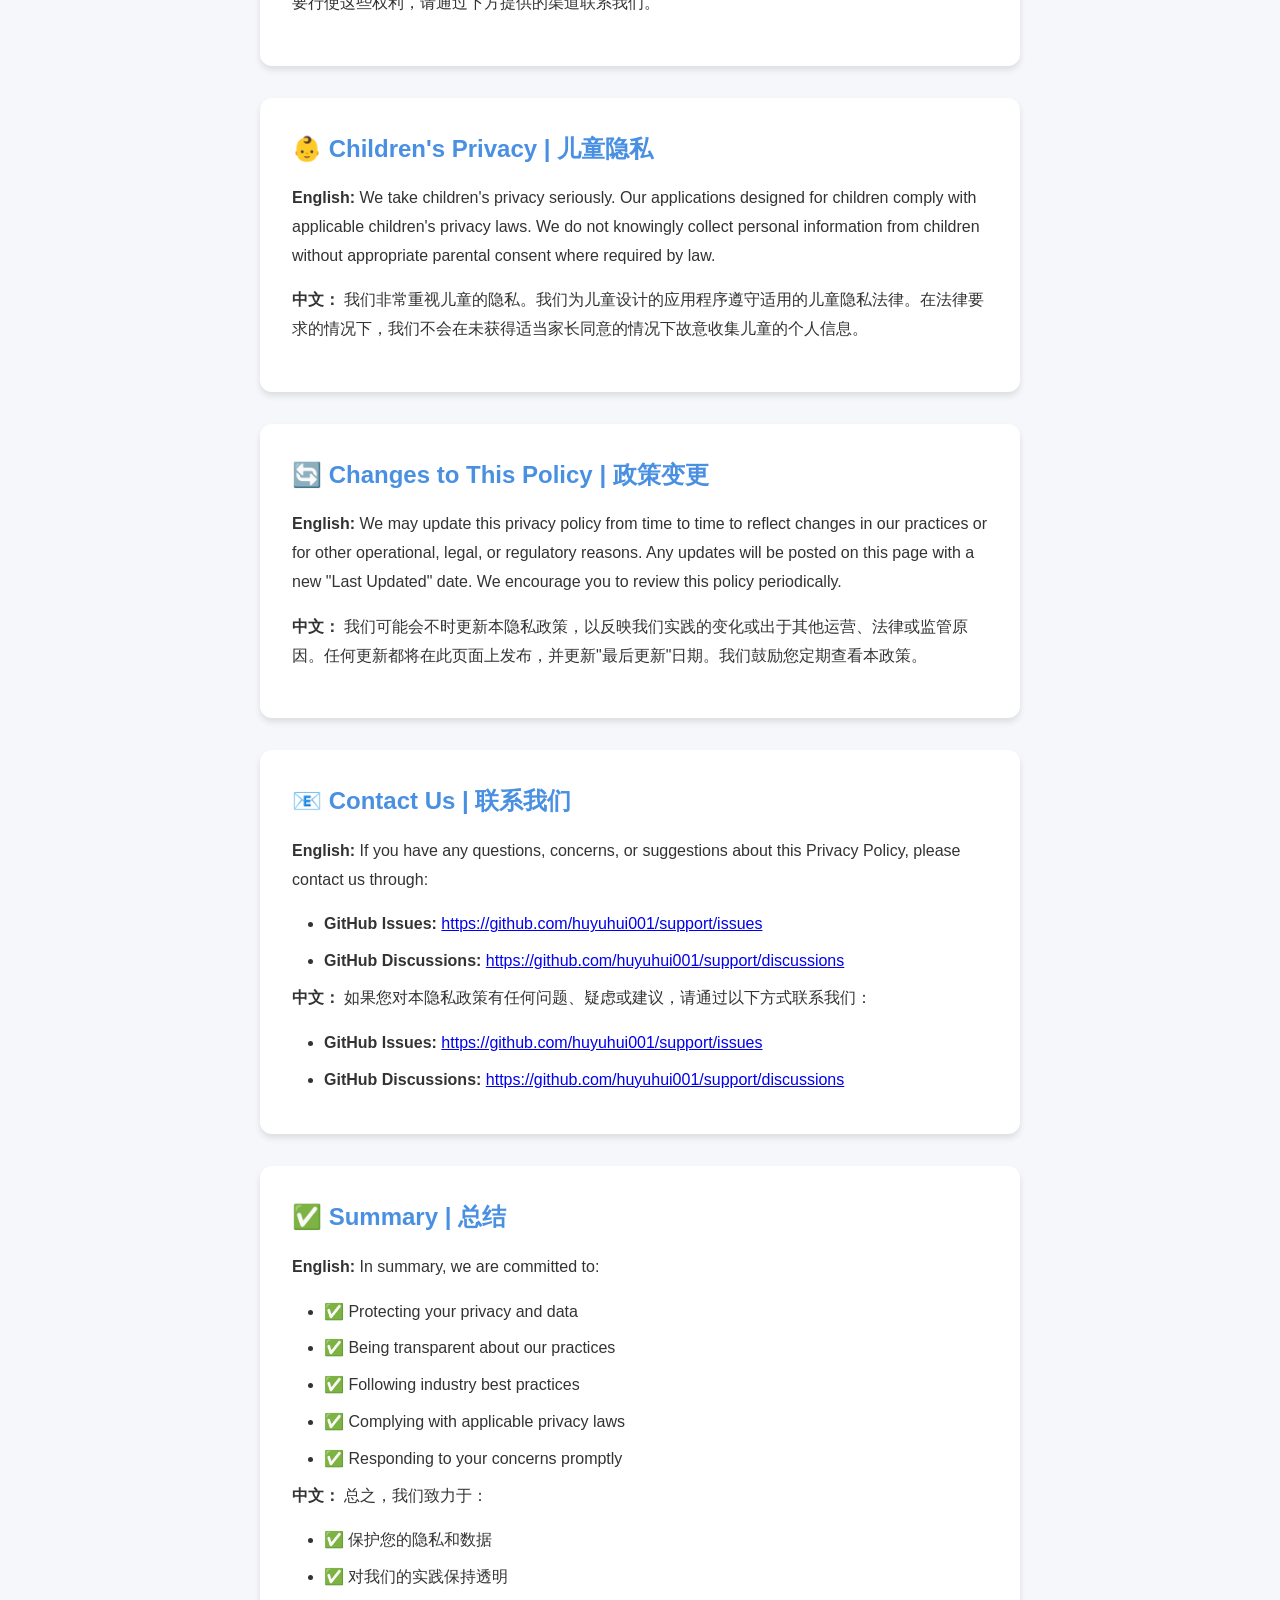
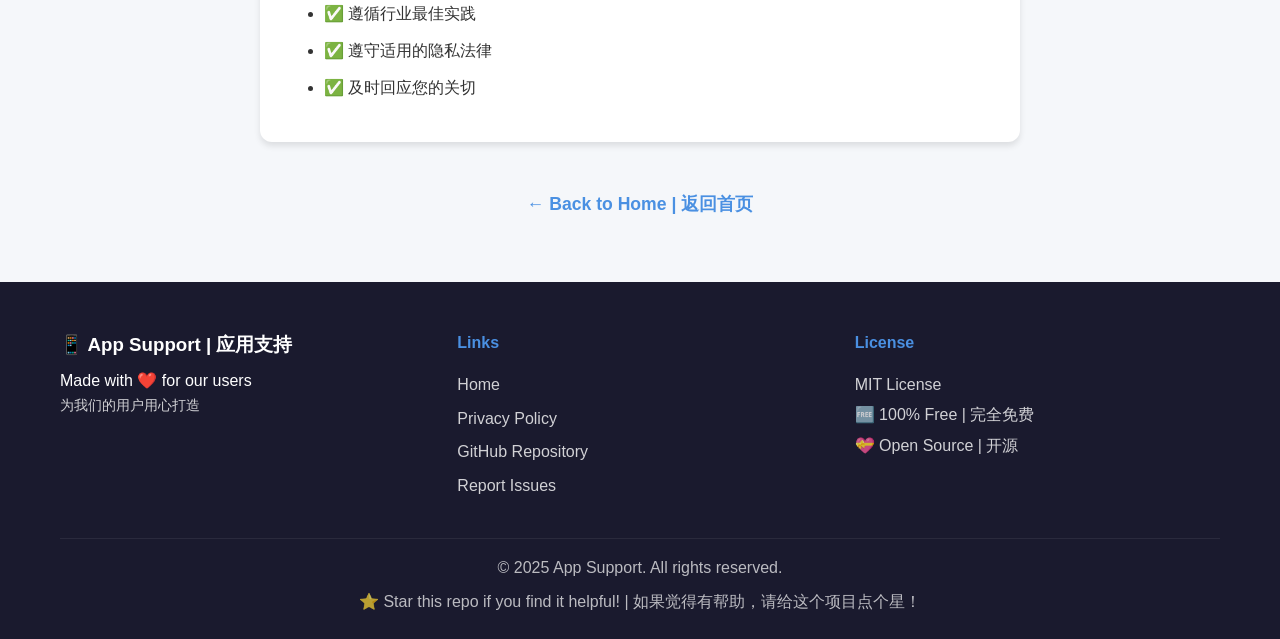
==== commit 4e92a325: "Simplify privacy.html navigation to only Home" ====
--- a/privacy.html
+++ b/privacy.html
@@ -100,9 +100,6 @@
                 </div>
                 <nav class="nav">
                     <a href="index.html">Home</a>
-                    <a href="index.html#features">Features</a>
-                    <a href="index.html#documentation">Docs</a>
-                    <a href="https://github.com/huyuhui001/support" target="_blank">GitHub</a>
                 </nav>
             </div>
         </div>
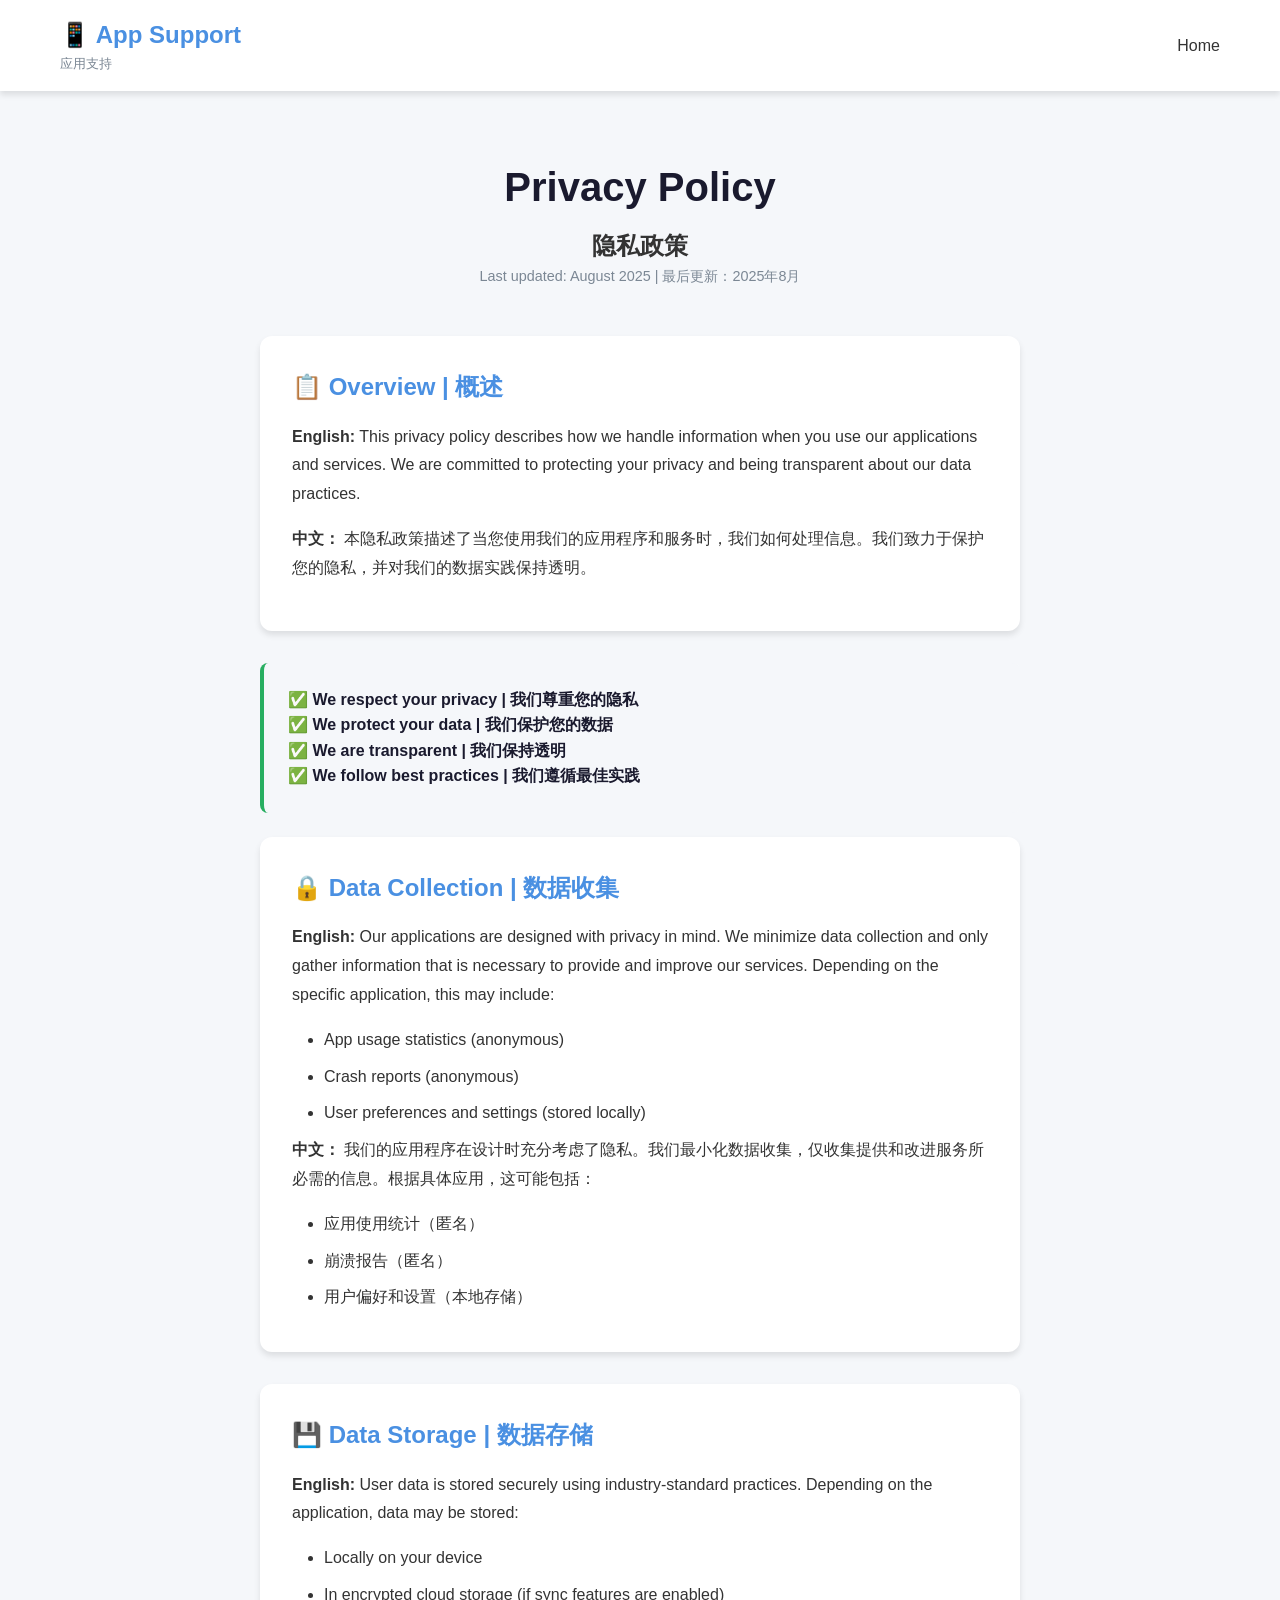
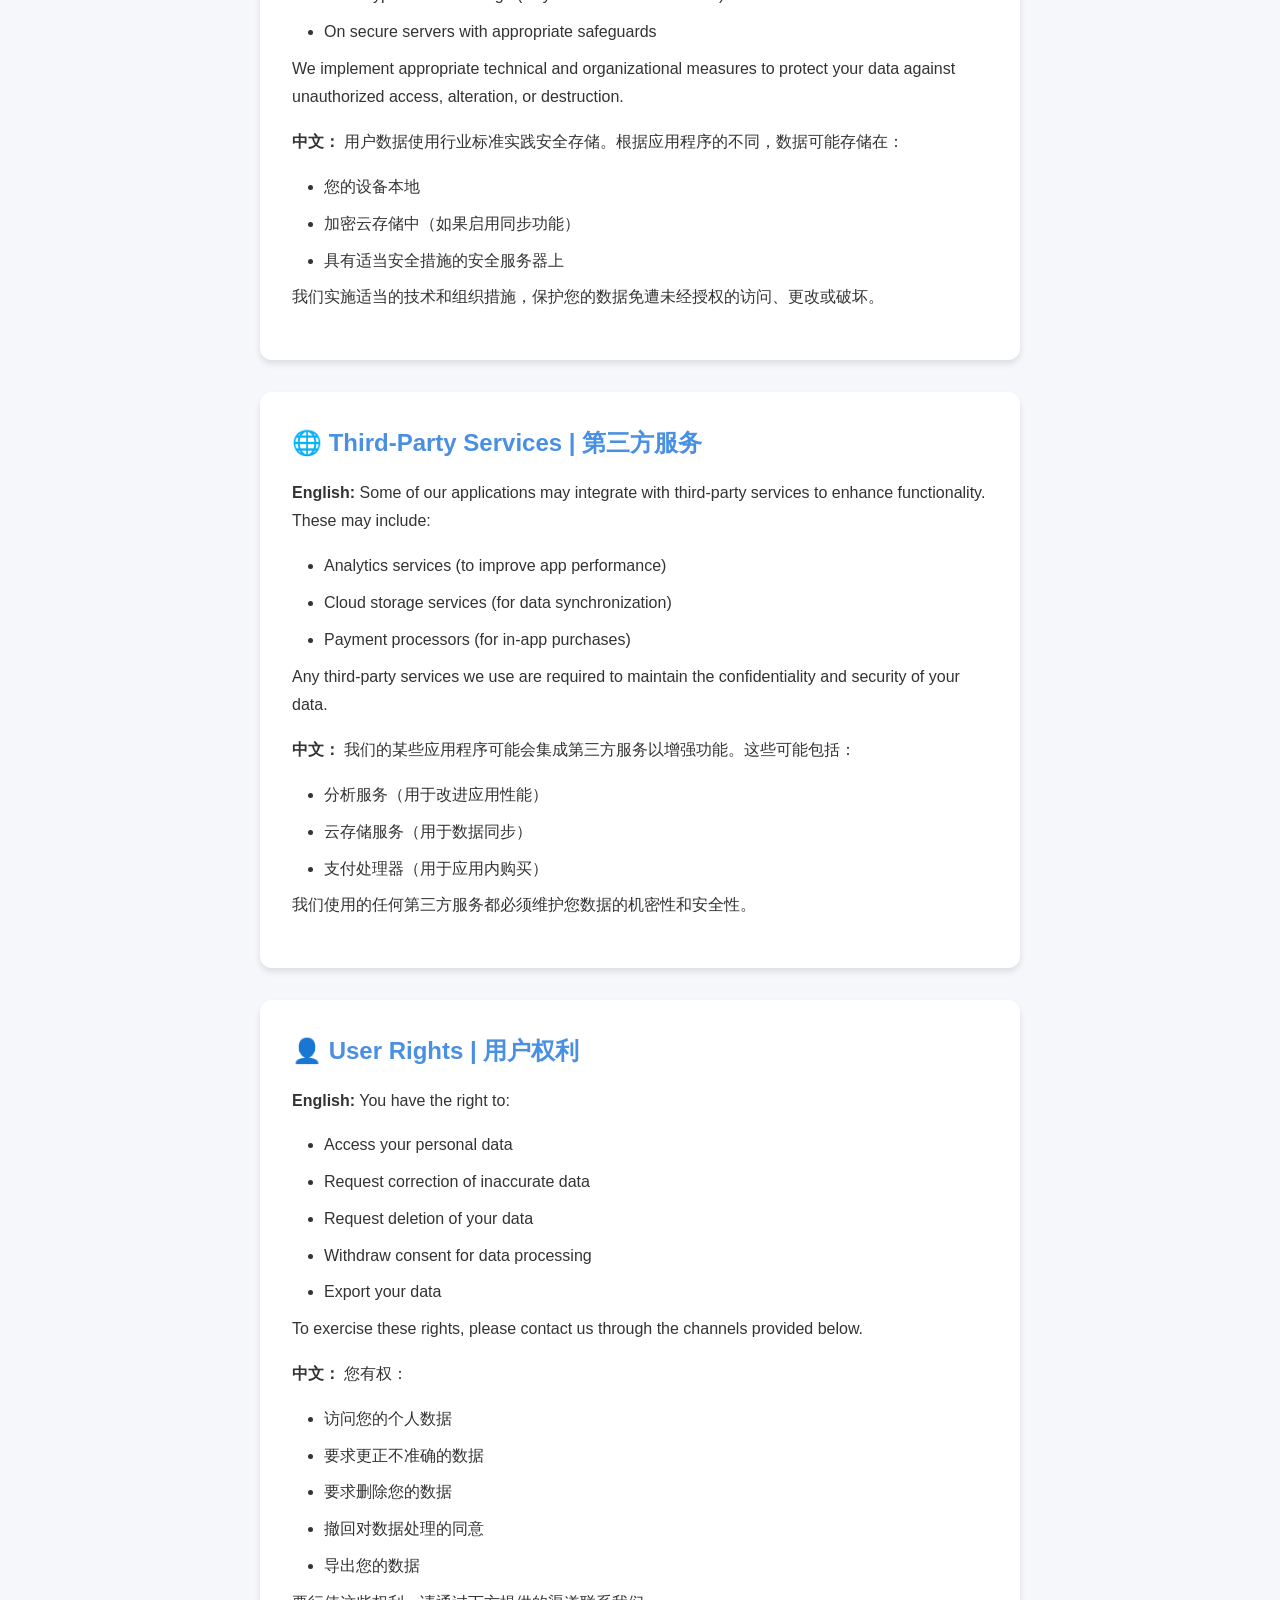
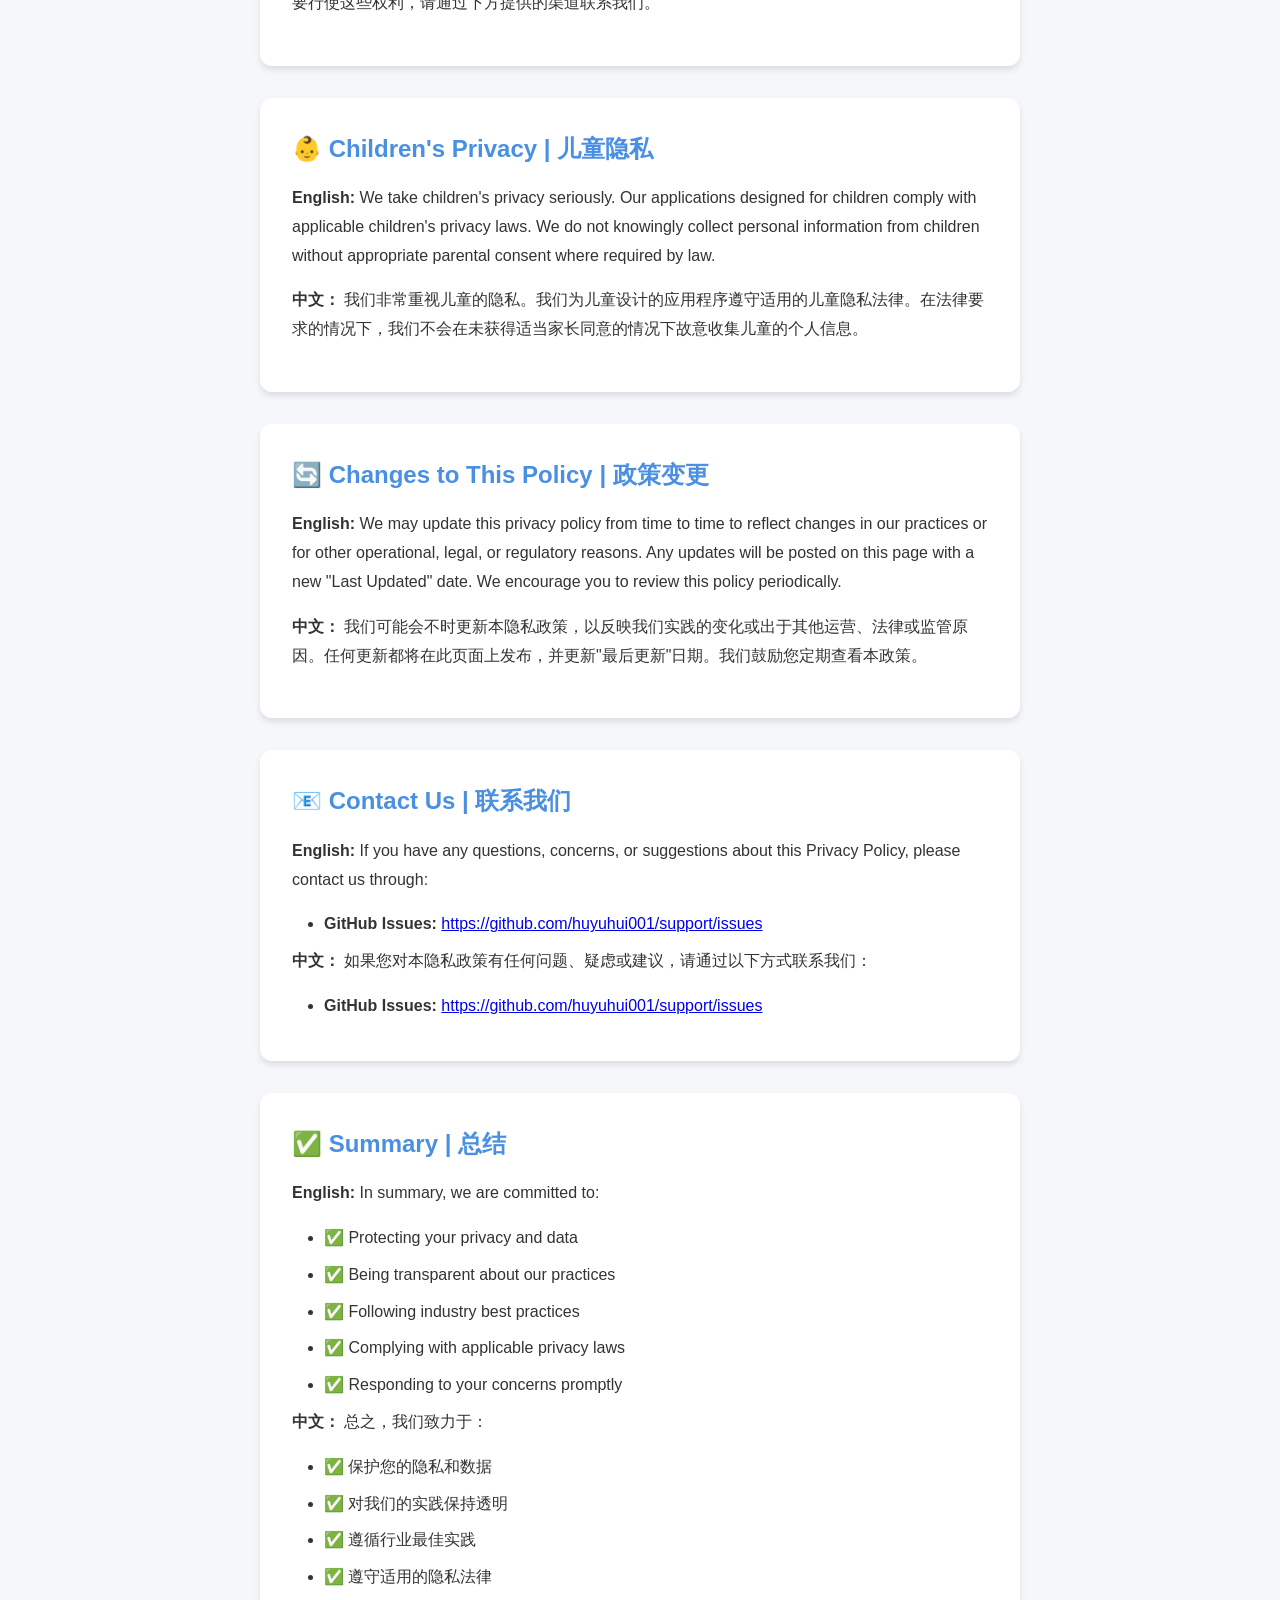
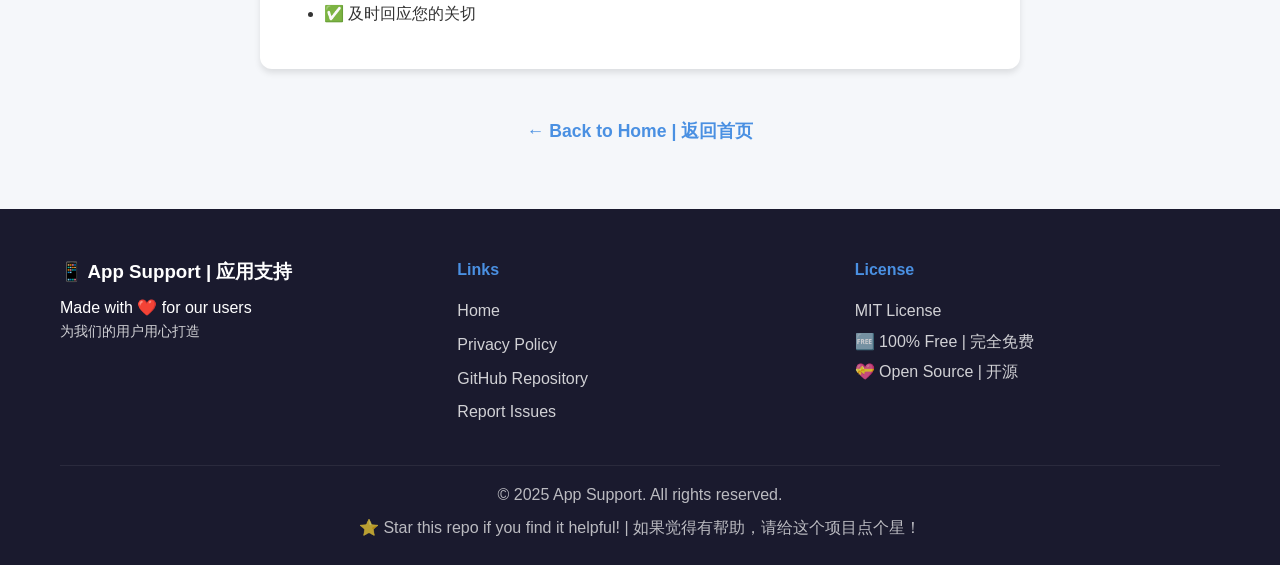
==== commit 44410b84: "Remove GitHub Discussions link from privacy.html" ====
--- a/privacy.html
+++ b/privacy.html
@@ -223,13 +223,11 @@
             <p><strong>English:</strong> If you have any questions, concerns, or suggestions about this Privacy Policy, please contact us through:</p>
             <ul>
                 <li><strong>GitHub Issues:</strong> <a href="https://github.com/huyuhui001/support/issues" target="_blank">https://github.com/huyuhui001/support/issues</a></li>
-                <li><strong>GitHub Discussions:</strong> <a href="https://github.com/huyuhui001/support/discussions" target="_blank">https://github.com/huyuhui001/support/discussions</a></li>
             </ul>
             
             <p><strong>中文：</strong> 如果您对本隐私政策有任何问题、疑虑或建议，请通过以下方式联系我们：</p>
             <ul>
                 <li><strong>GitHub Issues:</strong> <a href="https://github.com/huyuhui001/support/issues" target="_blank">https://github.com/huyuhui001/support/issues</a></li>
-                <li><strong>GitHub Discussions:</strong> <a href="https://github.com/huyuhui001/support/discussions" target="_blank">https://github.com/huyuhui001/support/discussions</a></li>
             </ul>
         </div>
 
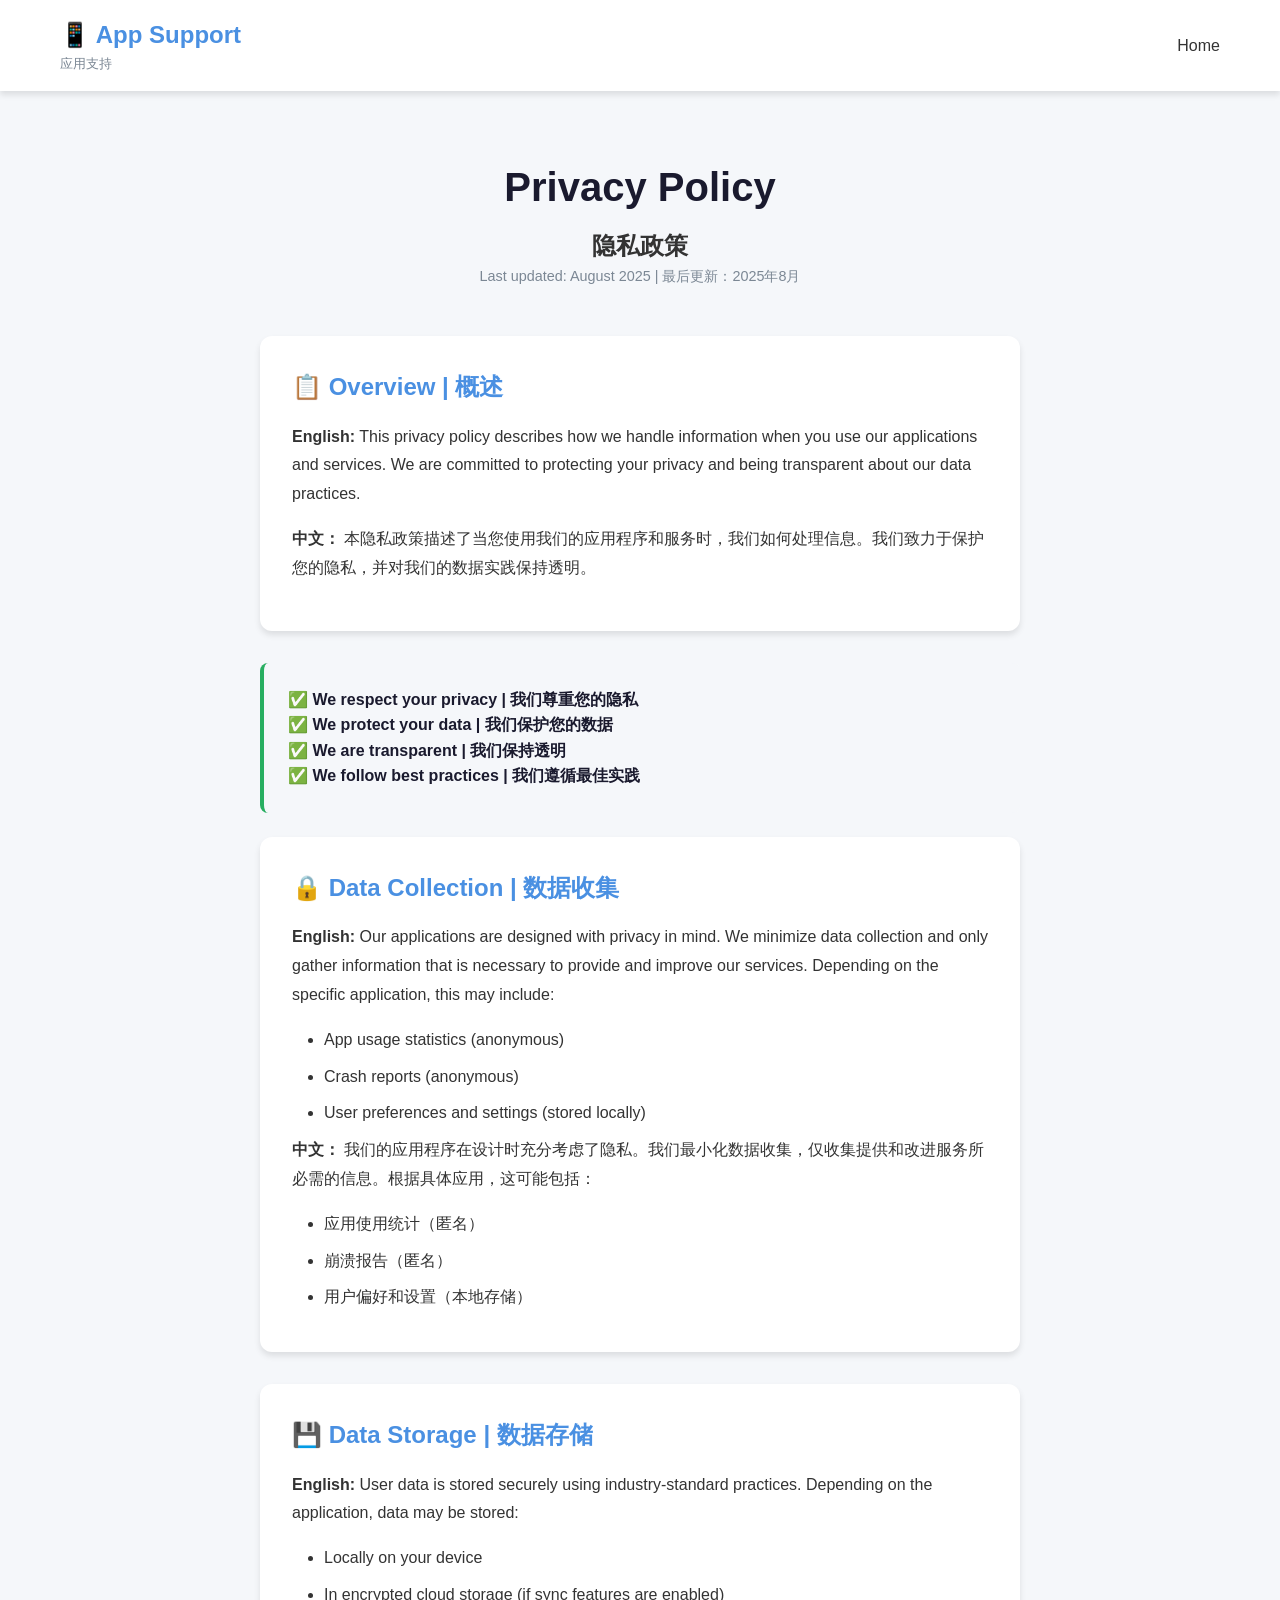
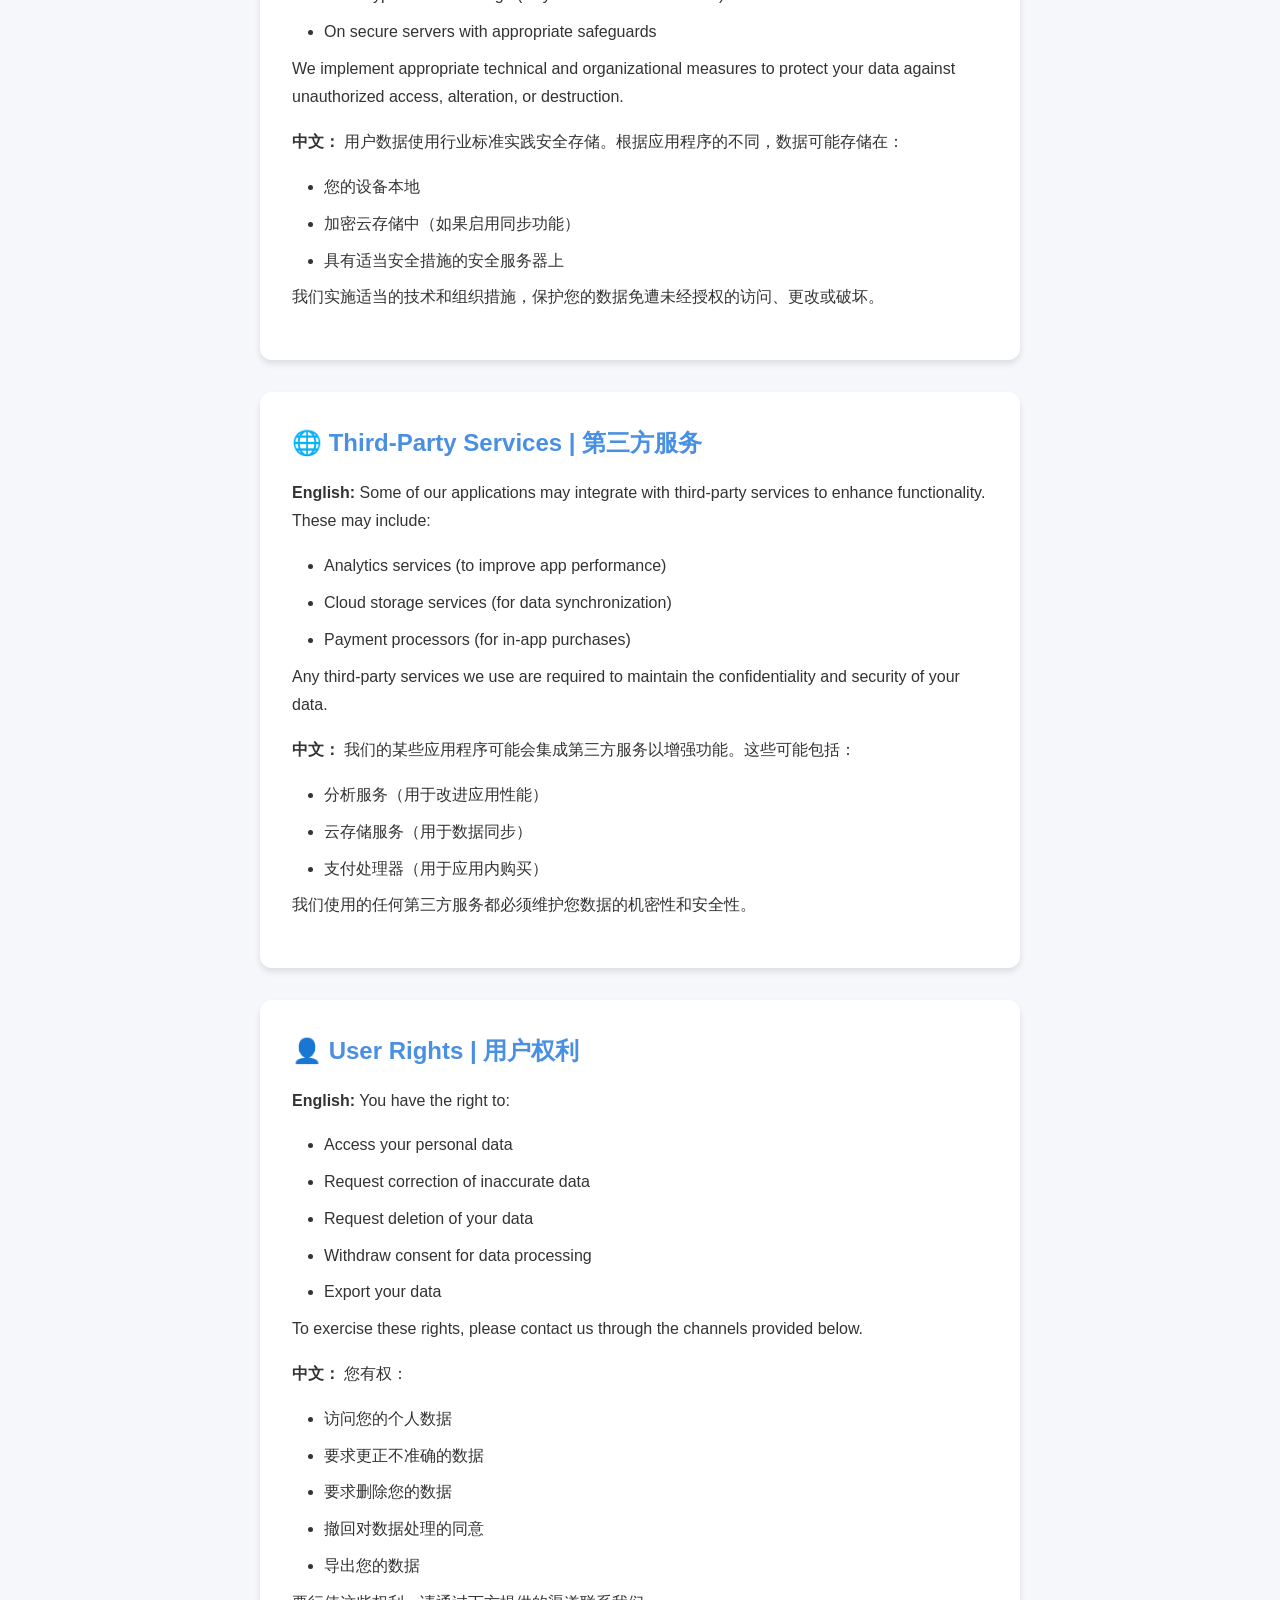
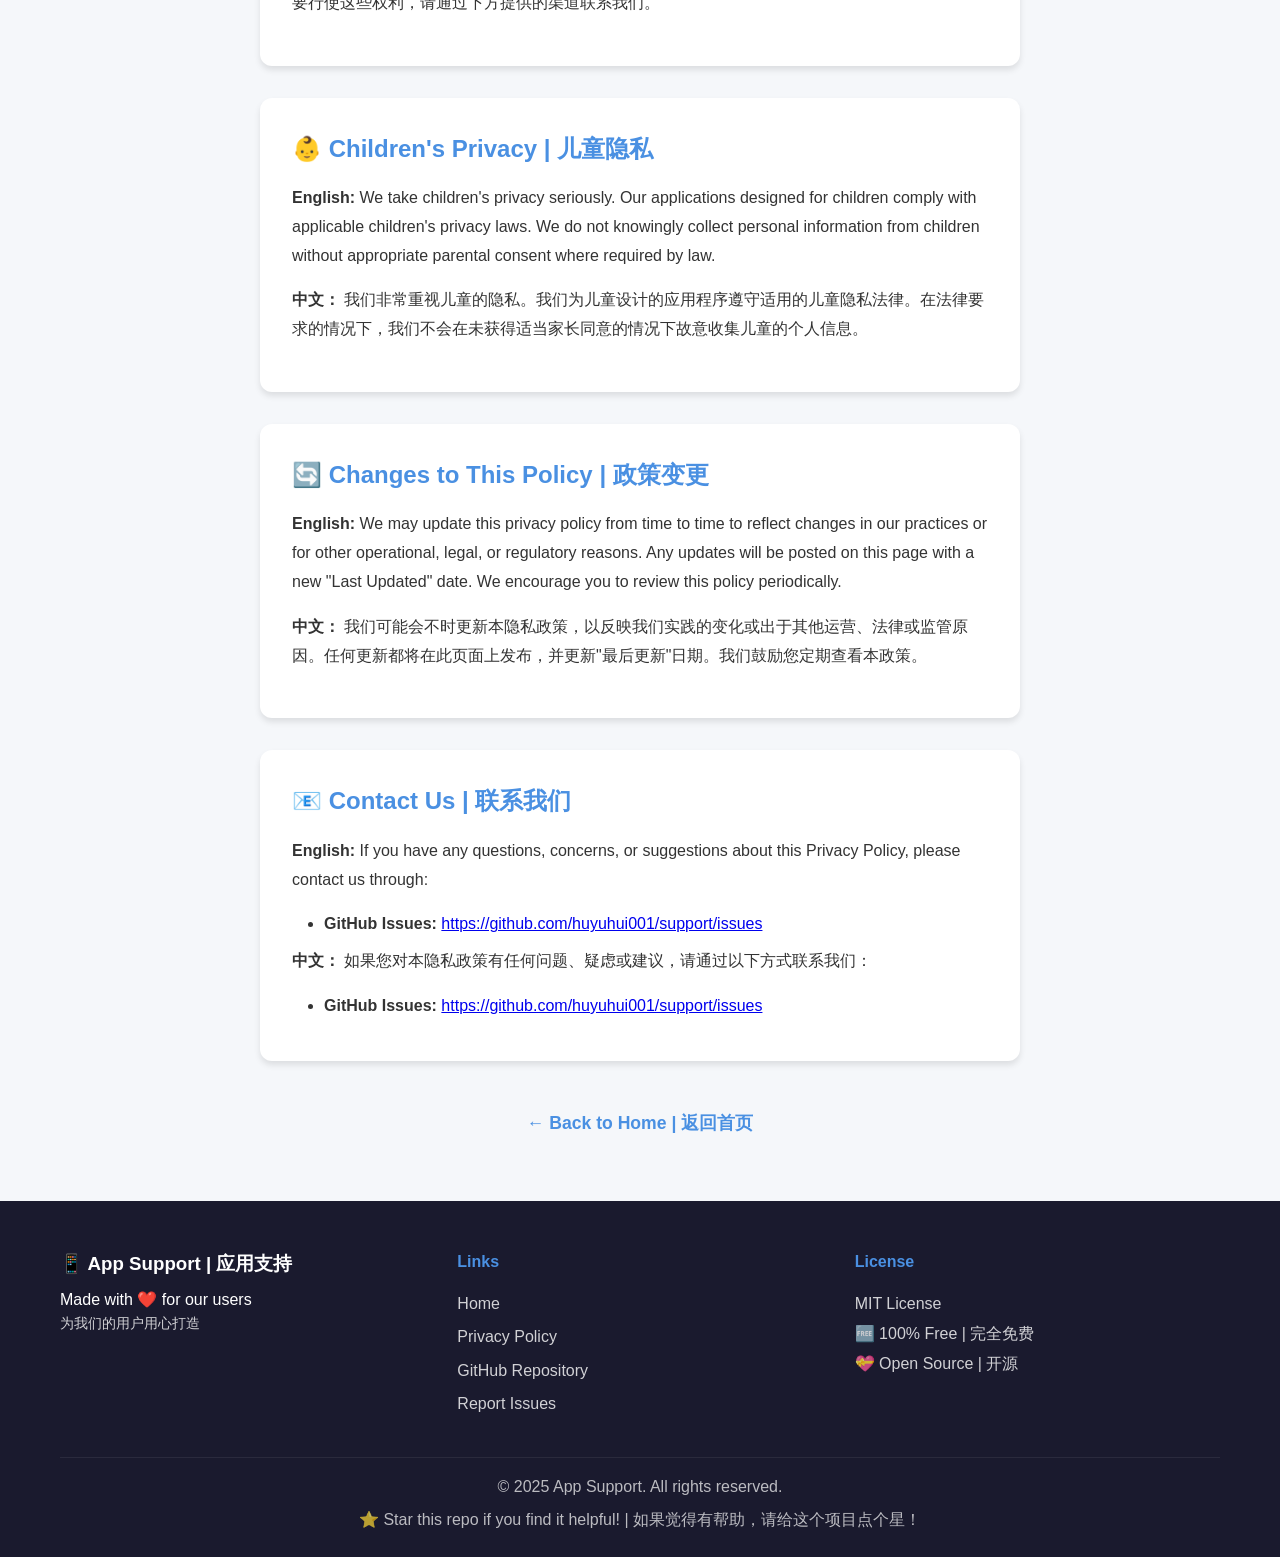
==== commit 16191e09: "Remove Summary section from privacy.html" ====
--- a/privacy.html
+++ b/privacy.html
@@ -231,27 +231,6 @@
             </ul>
         </div>
 
-        <div class="privacy-section">
-            <h2>✅ Summary | 总结</h2>
-            <p><strong>English:</strong> In summary, we are committed to:</p>
-            <ul>
-                <li>✅ Protecting your privacy and data</li>
-                <li>✅ Being transparent about our practices</li>
-                <li>✅ Following industry best practices</li>
-                <li>✅ Complying with applicable privacy laws</li>
-                <li>✅ Responding to your concerns promptly</li>
-            </ul>
-            
-            <p><strong>中文：</strong> 总之，我们致力于：</p>
-            <ul>
-                <li>✅ 保护您的隐私和数据</li>
-                <li>✅ 对我们的实践保持透明</li>
-                <li>✅ 遵循行业最佳实践</li>
-                <li>✅ 遵守适用的隐私法律</li>
-                <li>✅ 及时回应您的关切</li>
-            </ul>
-        </div>
-
         <div class="back-link">
             <a href="index.html">← Back to Home | 返回首页</a>
         </div>
